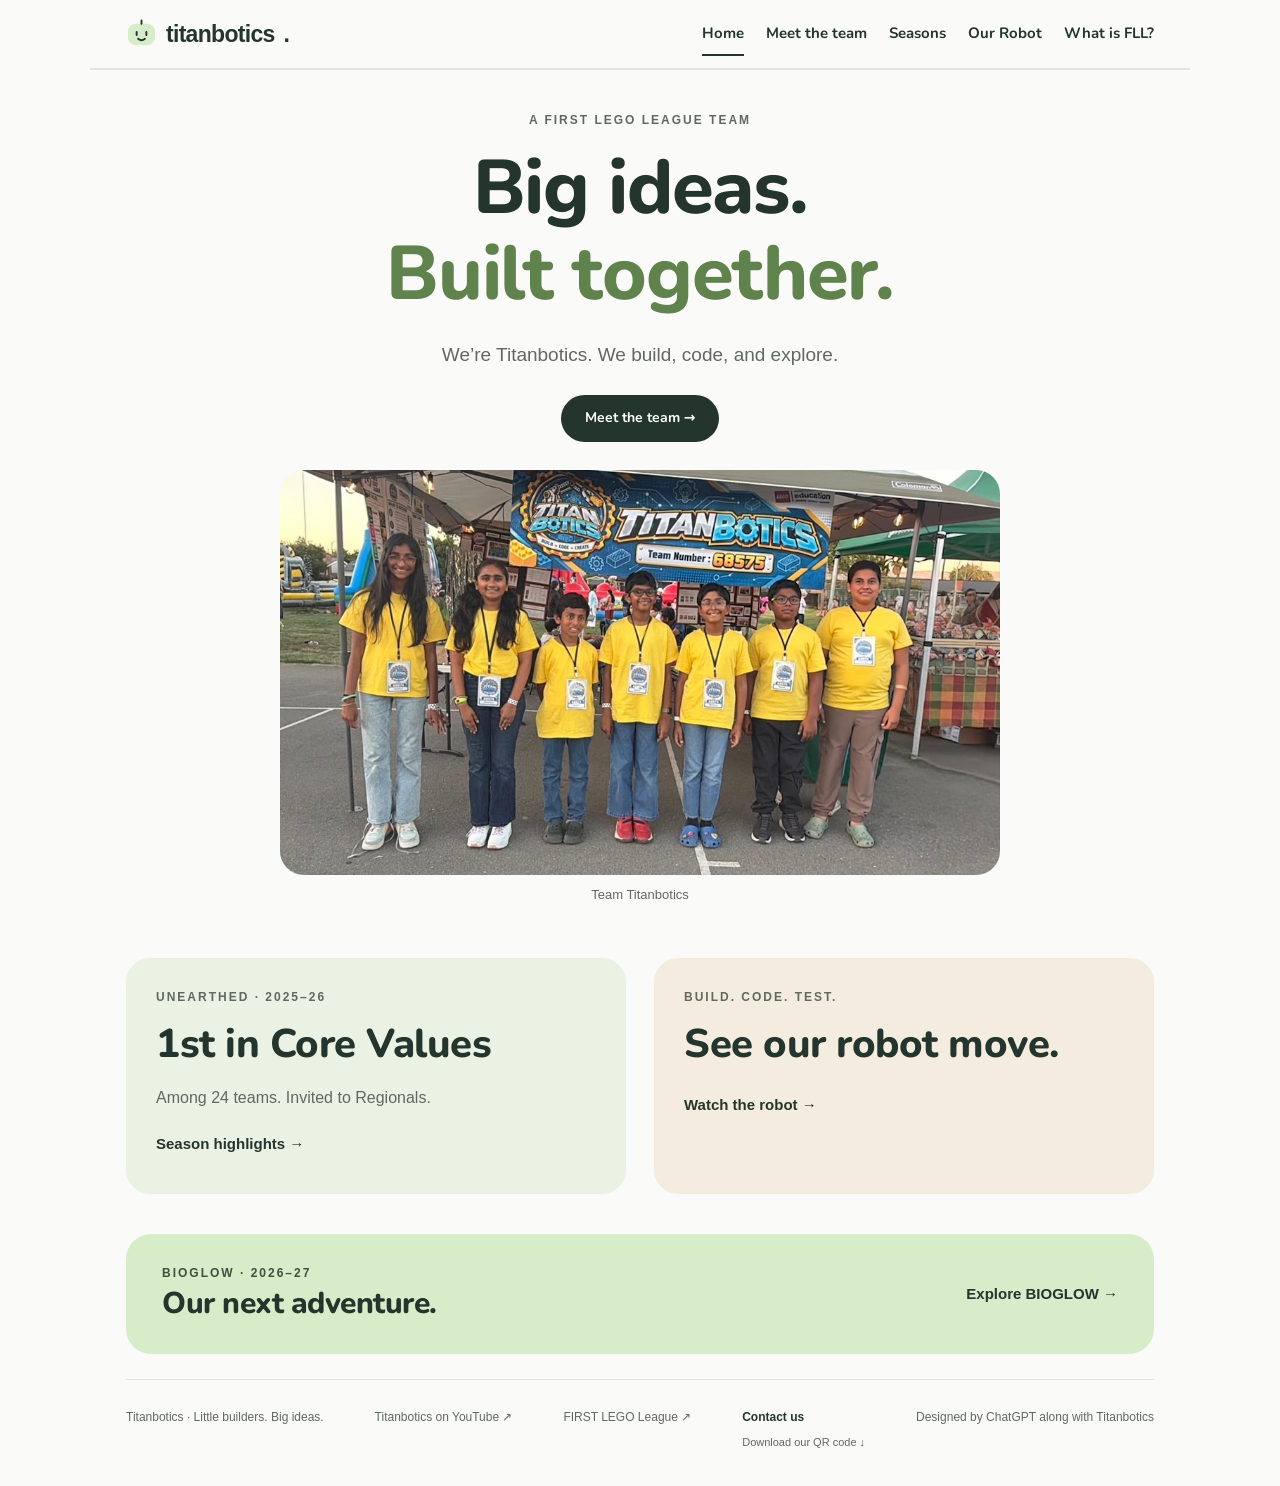
==== index.html @ 55ab27fe "Refresh main team photo and archive previous season photo" ====
<!DOCTYPE html>

<html lang="en"><head><meta charset="utf-8"/><meta content="width=device-width, initial-scale=1" name="viewport"/><title>Home | Titanbotics</title><meta content="Meet Titanbotics, a FIRST LEGO League team building robots and big ideas together." name="description"/><meta content="#fafbf8" name="theme-color"/><link href="images/favicon.svg" rel="icon" type="image/svg+xml"/><link href="css/style.css?v=footer-1" rel="stylesheet"/><script defer="" src="js/main.js?v=videos-1"></script></head>
<body><a class="skip" href="#main">Skip to content</a><header><a class="brand" href="index.html"><img alt="" height="31" src="images/favicon.svg" width="31"/>titanbotics<span aria-hidden="true">.</span></a><nav aria-label="Main navigation"><a aria-current="page" href="index.html">Home</a><a href="team.html">Meet the team</a><a href="seasons.html">Seasons</a><a href="robot.html">Our Robot</a><a href="fll.html">What is FLL?</a></nav></header><main id="main"><section class="hero team-hero"><p class="eyebrow">A FIRST LEGO League team</p><h1>Big ideas.<br/><span>Built together.</span></h1><p class="lead">We’re Titanbotics. We build, code, and explore.</p><a class="button" href="team.html">Meet the team →</a><figure class="home-team"><img alt="Seven Titanbotics teammates in yellow shirts beneath the team banner at an outdoor event" height="576" src="images/team/titanbotics-yellow-shirts.jpg" width="1024"/><figcaption class="small">Team Titanbotics</figcaption></figure></section><section aria-label="Explore Titanbotics" class="grid two section home-highlights"><article class="card green"><p class="eyebrow">UNEARTHED · 2025–26</p><h2>1st in Core Values</h2><p>Among 24 teams. Invited to Regionals.</p><a class="text-link" href="seasons/unearthed.html">Season highlights →</a></article><article class="card sand"><p class="eyebrow">Build. Code. Test.</p><h2>See our robot move.</h2><a class="text-link" href="robot.html#robot-video">Watch the robot →</a></article></section><section class="season-banner"><div><p class="eyebrow">BIOGLOW · 2026–27</p><h2>Our next adventure.</h2></div><a class="text-link" href="seasons/bioglow.html">Explore BIOGLOW →</a></section></main><footer><p>Titanbotics · Little builders. Big ideas.</p><a href="https://www.youtube.com/@Titanbotics">Titanbotics on YouTube ↗</a><a href="https://firstlegoleague.org/">FIRST LEGO League ↗</a><div class="footer-contact"><a href="mailto:titanbotics@gmail.com">Contact us</a><a download="" href="images/share/titanbotics-qr.png">Download our QR code ↓</a></div><p>Designed by ChatGPT along with Titanbotics</p></footer></body></html>
---- css/style.css ----
*{box-sizing:border-box} :root{--ink:#24352d;--muted:#606960;--green:#d7edca;--paper:#fafbf8;--line:#e2e6dd}html{scroll-behavior:smooth}body{margin:0;color:var(--ink);background:var(--paper);font-family:ui-rounded,"SF Pro Rounded",-apple-system,BlinkMacSystemFont,"Segoe UI",sans-serif;line-height:1.6}a{color:inherit;text-decoration:none}a:hover{color:#42753e}a:focus-visible,button:focus-visible,summary:focus-visible{outline:3px solid #49783a;outline-offset:6px}header{max-width:1100px;margin:auto;padding:25px 36px;display:flex;justify-content:space-between;align-items:center;border-bottom:1px solid var(--line)}.brand{font-weight:800;letter-spacing:-.7px;font-size:23px;display:flex;align-items:center;gap:9px}.brand img{width:31px;height:31px}nav{display:flex;gap:30px;font-size:14px}nav a{padding:9px 0}nav a[aria-current=page]{font-weight:700;border-bottom:2px solid var(--ink)}main{max-width:1100px;margin:auto;padding:0 36px}.hero{text-align:center;padding:66px 0 12px}.eyebrow{font-size:12px;font-weight:700;letter-spacing:2px;text-transform:uppercase;color:var(--muted);margin:0 0 16px}h1{font-size:clamp(42px,6.5vw,76px);line-height:1.08;letter-spacing:-3px;margin:0 0 22px;font-weight:750}h1 span{color:#60834d}h2{font-size:clamp(28px,4vw,40px);line-height:1.17;letter-spacing:-1.2px;margin:0 0 17px}h3{font-size:22px;line-height:1.3;margin:0 0 10px;letter-spacing:-.5px}p{margin:0 0 20px}.lead{font-size:19px;color:var(--muted);max-width:550px;margin:0 auto 25px}.button{display:inline-block;background:var(--ink);color:white;border-radius:28px;padding:12px 24px;font-size:14px;font-weight:600}.button:hover{background:#406044;color:white}.hero-art{display:block;width:min(410px,100%);height:auto;margin:-2px auto 0}.season-banner{background:var(--green);border-radius:25px;padding:30px 36px;display:flex;align-items:center;justify-content:space-between;gap:25px}.season-banner p{margin:0;color:#40503d}.season-banner h2{font-size:30px;margin:3px 0}.text-link{font-weight:650;font-size:15px;display:inline-block;padding:8px 0}.text-link:hover{text-decoration:underline}.section{padding:75px 0}.section-head{display:flex;justify-content:space-between;align-items:center;gap:20px;margin-bottom:28px}.section-head h2{margin:0}.grid{display:grid;grid-template-columns:repeat(3,1fr);gap:28px}.grid.two{grid-template-columns:repeat(2,1fr)}.card{padding:30px;border-radius:24px;background:#f0f1eb}.card p{color:var(--muted);margin-bottom:14px}.card.green{background:#eaf2e4}.card.sand{background:#f4eddf}.symbol{display:block;font-size:30px;margin-bottom:23px}.small{font-size:13px;color:var(--muted)}.page-hero{padding:85px 0 45px;max-width:780px}.page-hero .lead{margin:0;max-width:620px}.page-hero h1{font-size:clamp(42px,6vw,66px)}.split{display:grid;grid-template-columns:1fr 1fr;gap:60px;align-items:center;padding:20px 0 70px}.split img{width:100%;max-width:420px}.statement{font-size:clamp(25px,4vw,38px);letter-spacing:-1px;line-height:1.35;max-width:760px}.number{font-size:55px;font-weight:750;line-height:1.1;margin-bottom:20px;display:block}.detail{border-top:1px solid var(--line);padding:25px 0}.detail p{color:var(--muted);max-width:750px;margin:12px 0 0}summary{cursor:pointer;font-size:19px;font-weight:650}footer{max-width:1028px;margin:25px auto 0;border-top:1px solid var(--line);padding:28px 0 35px;display:flex;justify-content:space-between;gap:20px;font-size:12px;color:var(--muted)}footer p{margin:0}.skip{position:absolute;top:-100px;left:15px;background:white;padding:12px;z-index:10}.skip:focus{top:10px}.pill{display:inline-block;font-size:11px;letter-spacing:1px;text-transform:uppercase;font-weight:700;padding:5px 10px;border-radius:20px;background:#fff9;margin-bottom:20px}.back{font-size:14px;display:inline-block;margin-bottom:30px}@media(max-width:650px){header{padding:18px 22px;flex-direction:column;gap:15px}nav{gap:25px}main{padding:0 22px}.hero{padding-top:45px}h1{letter-spacing:-2px}.lead{font-size:17px}.hero-art{width:320px}.season-banner{padding:25px;align-items:flex-start;flex-direction:column;gap:10px}.section{padding:48px 0}.grid,.grid.two,.split{grid-template-columns:1fr;gap:18px}.section-head{align-items:flex-start;flex-direction:column;gap:8px}.page-hero{padding:50px 0 35px}.split{padding-bottom:40px;gap:25px}footer{margin:20px 22px 0;flex-direction:column;gap:8px}.card{padding:26px}.symbol{margin-bottom:13px}}@media(prefers-reduced-motion:reduce){html{scroll-behavior:auto}}

/* Notebook details: small hints of the kids’ work, with room to read. */
.notebook{background:#f4eddf;border-radius:8px 26px 26px 26px;padding:36px;margin-bottom:40px;border-top:5px solid #e7c573}.notebook>p{max-width:730px}.experiment{padding-left:24px;max-width:780px}.experiment li{padding:9px 0 9px 8px}.home-note{display:flex;align-items:center;justify-content:space-between;gap:25px}.home-note p{max-width:540px}.doodle{font-family:Georgia,serif;font-size:150px;line-height:1;color:#6c804f;transform:rotate(-12deg);padding:0 35px}@media(max-width:650px){.notebook{padding:26px}.doodle{display:none}}

.video-card{max-width:760px;margin:24px 0}.video-preview{display:block;position:relative;aspect-ratio:16/9;overflow:hidden;border-radius:20px;background:#23352c}.video-preview img{width:100%;height:100%;object-fit:cover;display:block}.play-label{position:absolute;left:20px;bottom:18px;background:#24352d;color:white;padding:10px 18px;border-radius:24px;font-weight:650}.video-card h3{margin:16px 0 6px}.video-frame{display:block;width:100%;aspect-ratio:16/9;border:0;border-radius:20px}.team-spirit{max-width:420px;margin:0 0 36px}.outreach .video-card{margin-top:25px}footer{flex-wrap:wrap}footer a:hover{text-decoration:underline}

/* Friendly headings, with familiar body text and the original wordmark. */
@font-face{font-family:Nunito;src:url('../fonts/nunito-700.ttf') format('truetype');font-style:normal;font-weight:700;font-display:swap}
@font-face{font-family:Nunito;src:url('../fonts/nunito-800.ttf') format('truetype');font-style:normal;font-weight:800;font-display:swap}
h1,h2,h3,nav,.button,summary{font-family:Nunito,ui-rounded,system-ui,sans-serif}
h1{font-weight:800;letter-spacing:-1.3px;line-height:1.13}h2{font-weight:800;letter-spacing:-.5px}h3{font-weight:800;letter-spacing:0}nav{font-weight:700;font-size:15px}.button{font-weight:700}summary{font-weight:700}
@media(max-width:650px){h1{letter-spacing:-.8px}nav{gap:22px}}

.notebook pre{max-width:100%;overflow-x:auto;background:#24352d;color:#f5f7f2;padding:22px;border-radius:14px;font-size:13px;line-height:1.8;tab-size:4}.notebook code{font-family:ui-monospace,SFMono-Regular,Consolas,monospace}.notebook pre:focus-visible{outline:3px solid #49783a;outline-offset:4px}

/* Keep all five navigation links comfortable at every screen width. */
header{gap:20px;flex-wrap:wrap}nav{flex-wrap:wrap;justify-content:center;column-gap:22px;row-gap:4px}nav a{white-space:nowrap}
.fll-intro{max-width:720px;font-size:18px}.fll-art{display:block;width:160px;max-width:100%;height:110px;margin-bottom:22px}.fll-values{margin:28px 0 0}.fll-values dt{font-weight:700}.fll-values dd{margin:4px 0 0;color:var(--muted)}.season-banner .button{flex-shrink:0}.visually-hidden{position:absolute;width:1px;height:1px;padding:0;margin:-1px;overflow:hidden;clip-path:inset(50%);white-space:nowrap;border:0}
@media(max-width:650px){nav{column-gap:18px}.season-banner .button{max-width:100%}}

/* Put the people first, with short captions and direct links. */
.team-hero{padding-top:42px}.home-team{max-width:720px;margin:28px auto 0}.home-team img{display:block;width:100%;height:auto;border-radius:24px}.home-team figcaption{margin-top:10px}.home-highlights{padding:40px 0}.compact{padding:42px 0 24px}.team-spirit{margin-bottom:20px}
@media(max-width:650px){.team-hero{padding-top:30px}.home-team{margin-top:24px}.compact{padding-top:32px}}

/* Keep navigation available without covering in-page destinations. */
header{position:sticky;top:0;z-index:20;padding-top:12px;padding-bottom:12px;background:var(--paper);box-shadow:0 1px 0 var(--line)}
html{scroll-padding-top:120px}
.skip{z-index:30}
@media(max-width:650px){
  header{padding:10px 22px;gap:6px}
  header .brand{font-size:20px}
  header .brand img{width:26px;height:26px}
  nav{font-size:14px;column-gap:16px;row-gap:0}
  nav a{padding:5px 0}
  html{scroll-padding-top:150px}
}

/* Keep contact and sharing links together. */
.footer-contact{display:flex;flex-direction:column;align-items:flex-start;gap:6px}
.footer-contact>a:first-child{font-weight:700;color:var(--ink)}
.footer-contact>a[download]{font-size:11px}
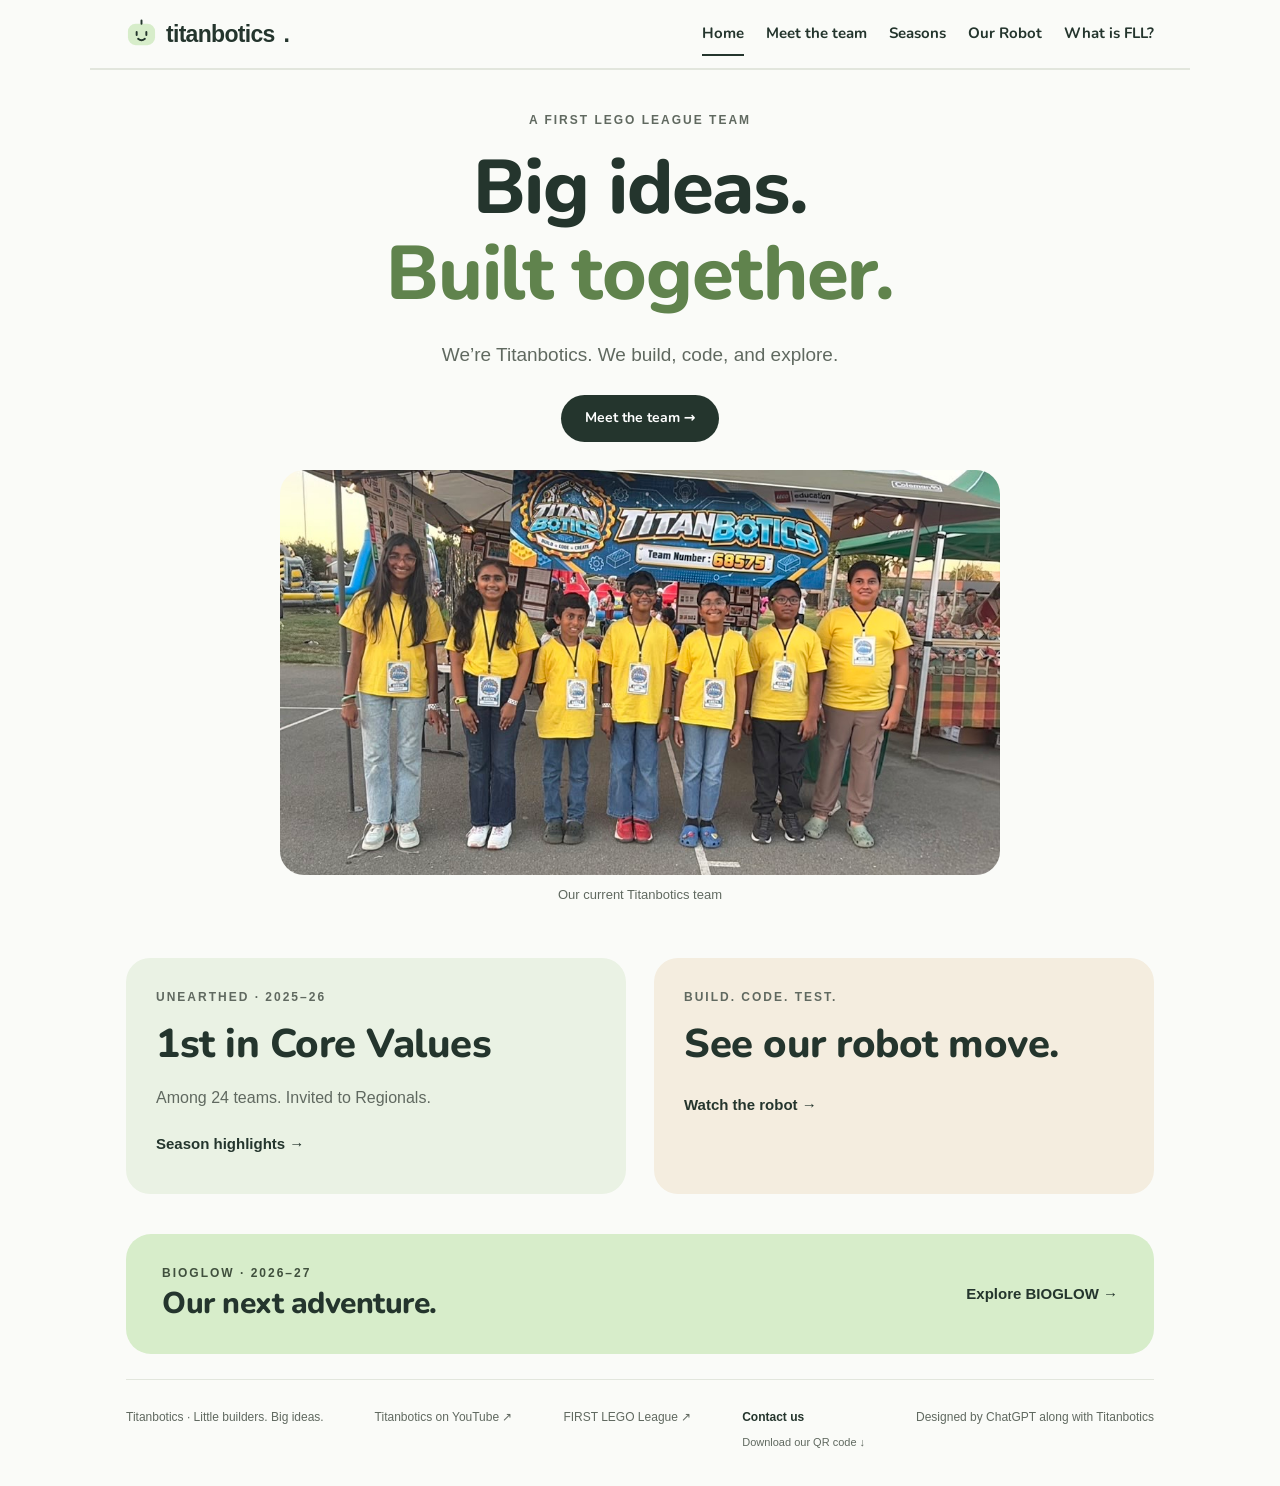
==== commit c1876af8: "Clarify current team captions and replace Ariv with Nalan" ====
--- a/index.html
+++ b/index.html
@@ -1,4 +1,4 @@
 <!DOCTYPE html>
 
 <html lang="en"><head><meta charset="utf-8"/><meta content="width=device-width, initial-scale=1" name="viewport"/><title>Home | Titanbotics</title><meta content="Meet Titanbotics, a FIRST LEGO League team building robots and big ideas together." name="description"/><meta content="#fafbf8" name="theme-color"/><link href="images/favicon.svg" rel="icon" type="image/svg+xml"/><link href="css/style.css?v=footer-1" rel="stylesheet"/><script defer="" src="js/main.js?v=videos-1"></script></head>
-<body><a class="skip" href="#main">Skip to content</a><header><a class="brand" href="index.html"><img alt="" height="31" src="images/favicon.svg" width="31"/>titanbotics<span aria-hidden="true">.</span></a><nav aria-label="Main navigation"><a aria-current="page" href="index.html">Home</a><a href="team.html">Meet the team</a><a href="seasons.html">Seasons</a><a href="robot.html">Our Robot</a><a href="fll.html">What is FLL?</a></nav></header><main id="main"><section class="hero team-hero"><p class="eyebrow">A FIRST LEGO League team</p><h1>Big ideas.<br/><span>Built together.</span></h1><p class="lead">We’re Titanbotics. We build, code, and explore.</p><a class="button" href="team.html">Meet the team →</a><figure class="home-team"><img alt="Seven Titanbotics teammates in yellow shirts beneath the team banner at an outdoor event" height="576" src="images/team/titanbotics-yellow-shirts.jpg" width="1024"/><figcaption class="small">Team Titanbotics</figcaption></figure></section><section aria-label="Explore Titanbotics" class="grid two section home-highlights"><article class="card green"><p class="eyebrow">UNEARTHED · 2025–26</p><h2>1st in Core Values</h2><p>Among 24 teams. Invited to Regionals.</p><a class="text-link" href="seasons/unearthed.html">Season highlights →</a></article><article class="card sand"><p class="eyebrow">Build. Code. Test.</p><h2>See our robot move.</h2><a class="text-link" href="robot.html#robot-video">Watch the robot →</a></article></section><section class="season-banner"><div><p class="eyebrow">BIOGLOW · 2026–27</p><h2>Our next adventure.</h2></div><a class="text-link" href="seasons/bioglow.html">Explore BIOGLOW →</a></section></main><footer><p>Titanbotics · Little builders. Big ideas.</p><a href="https://www.youtube.com/@Titanbotics">Titanbotics on YouTube ↗</a><a href="https://firstlegoleague.org/">FIRST LEGO League ↗</a><div class="footer-contact"><a href="mailto:titanbotics@gmail.com">Contact us</a><a download="" href="images/share/titanbotics-qr.png">Download our QR code ↓</a></div><p>Designed by ChatGPT along with Titanbotics</p></footer></body></html>
+<body><a class="skip" href="#main">Skip to content</a><header><a class="brand" href="index.html"><img alt="" height="31" src="images/favicon.svg" width="31"/>titanbotics<span aria-hidden="true">.</span></a><nav aria-label="Main navigation"><a aria-current="page" href="index.html">Home</a><a href="team.html">Meet the team</a><a href="seasons.html">Seasons</a><a href="robot.html">Our Robot</a><a href="fll.html">What is FLL?</a></nav></header><main id="main"><section class="hero team-hero"><p class="eyebrow">A FIRST LEGO League team</p><h1>Big ideas.<br/><span>Built together.</span></h1><p class="lead">We’re Titanbotics. We build, code, and explore.</p><a class="button" href="team.html">Meet the team →</a><figure class="home-team"><img alt="The current seven-member Titanbotics team in yellow shirts beneath the team banner" height="576" src="images/team/titanbotics-yellow-shirts.jpg" width="1024"/><figcaption class="small">Our current Titanbotics team</figcaption></figure></section><section aria-label="Explore Titanbotics" class="grid two section home-highlights"><article class="card green"><p class="eyebrow">UNEARTHED · 2025–26</p><h2>1st in Core Values</h2><p>Among 24 teams. Invited to Regionals.</p><a class="text-link" href="seasons/unearthed.html">Season highlights →</a></article><article class="card sand"><p class="eyebrow">Build. Code. Test.</p><h2>See our robot move.</h2><a class="text-link" href="robot.html#robot-video">Watch the robot →</a></article></section><section class="season-banner"><div><p class="eyebrow">BIOGLOW · 2026–27</p><h2>Our next adventure.</h2></div><a class="text-link" href="seasons/bioglow.html">Explore BIOGLOW →</a></section></main><footer><p>Titanbotics · Little builders. Big ideas.</p><a href="https://www.youtube.com/@Titanbotics">Titanbotics on YouTube ↗</a><a href="https://firstlegoleague.org/">FIRST LEGO League ↗</a><div class="footer-contact"><a href="mailto:titanbotics@gmail.com">Contact us</a><a download="" href="images/share/titanbotics-qr.png">Download our QR code ↓</a></div><p>Designed by ChatGPT along with Titanbotics</p></footer></body></html>
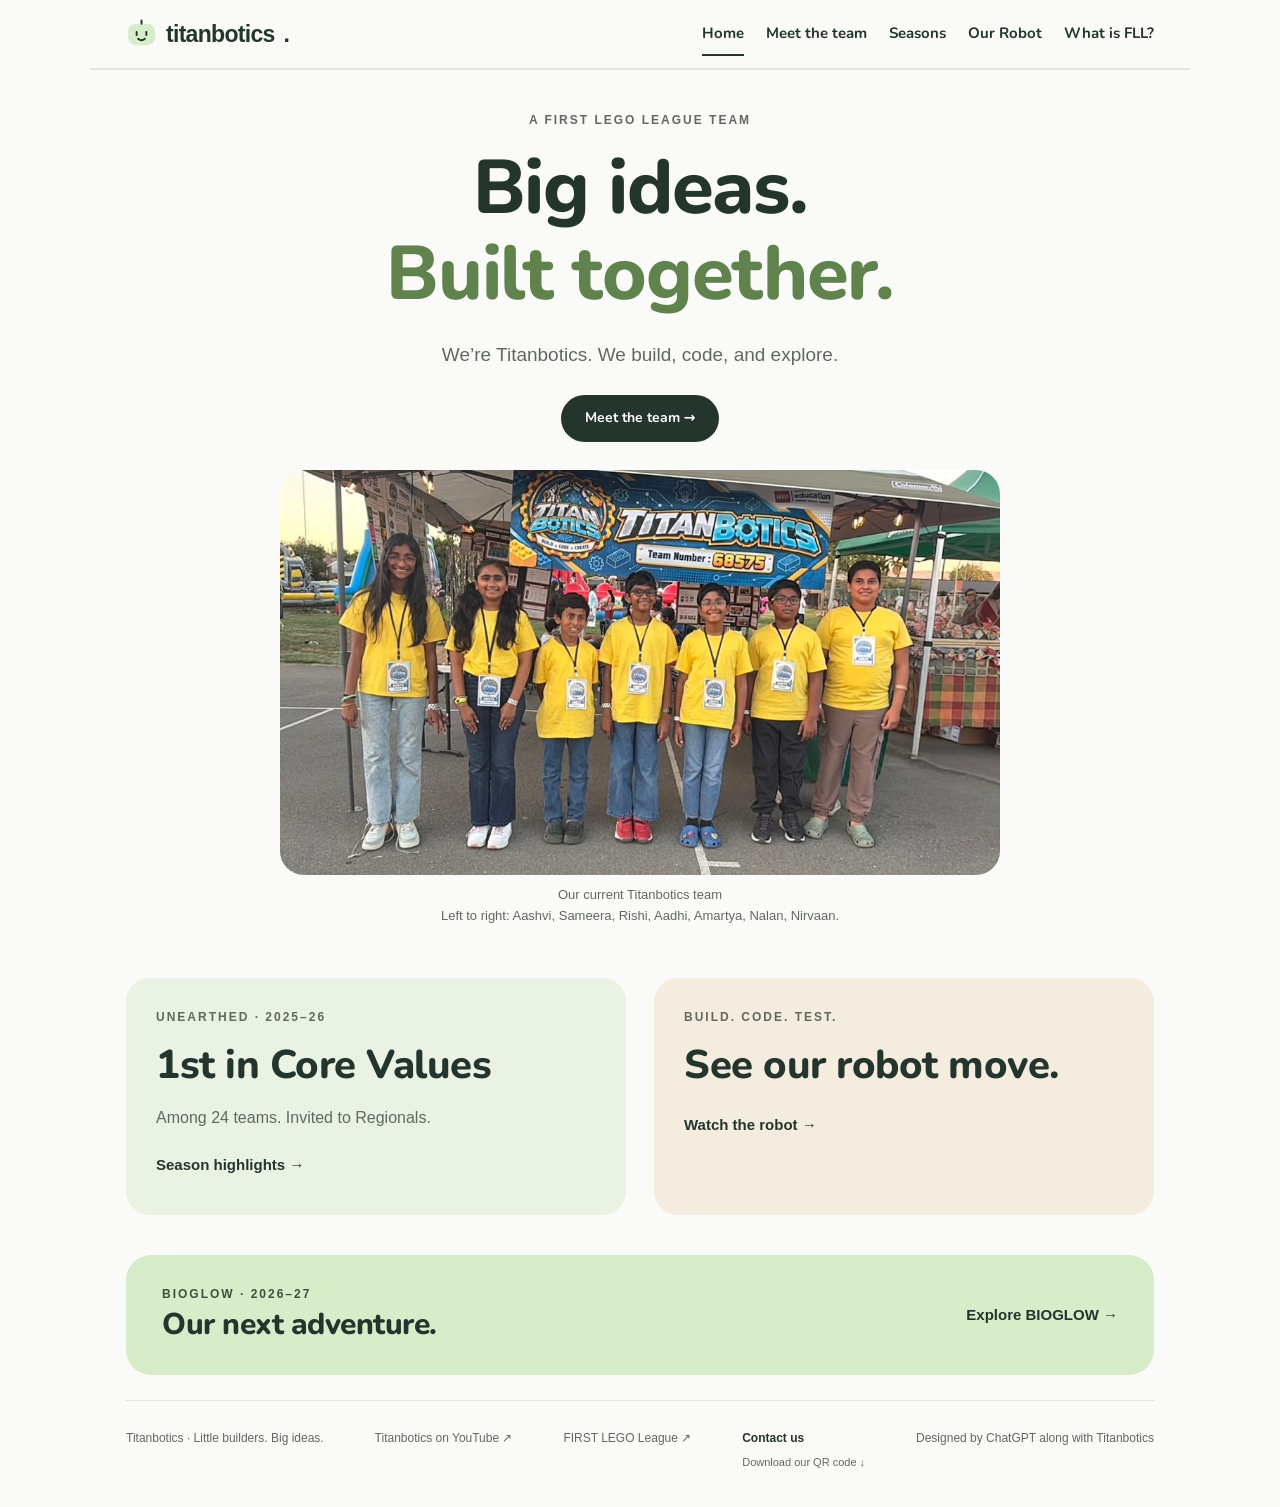
==== commit 2a3c690e: "Add supplied names to current team photo captions" ====
--- a/index.html
+++ b/index.html
@@ -1,4 +1,4 @@
 <!DOCTYPE html>
 
 <html lang="en"><head><meta charset="utf-8"/><meta content="width=device-width, initial-scale=1" name="viewport"/><title>Home | Titanbotics</title><meta content="Meet Titanbotics, a FIRST LEGO League team building robots and big ideas together." name="description"/><meta content="#fafbf8" name="theme-color"/><link href="images/favicon.svg" rel="icon" type="image/svg+xml"/><link href="css/style.css?v=footer-1" rel="stylesheet"/><script defer="" src="js/main.js?v=videos-1"></script></head>
-<body><a class="skip" href="#main">Skip to content</a><header><a class="brand" href="index.html"><img alt="" height="31" src="images/favicon.svg" width="31"/>titanbotics<span aria-hidden="true">.</span></a><nav aria-label="Main navigation"><a aria-current="page" href="index.html">Home</a><a href="team.html">Meet the team</a><a href="seasons.html">Seasons</a><a href="robot.html">Our Robot</a><a href="fll.html">What is FLL?</a></nav></header><main id="main"><section class="hero team-hero"><p class="eyebrow">A FIRST LEGO League team</p><h1>Big ideas.<br/><span>Built together.</span></h1><p class="lead">We’re Titanbotics. We build, code, and explore.</p><a class="button" href="team.html">Meet the team →</a><figure class="home-team"><img alt="The current seven-member Titanbotics team in yellow shirts beneath the team banner" height="576" src="images/team/titanbotics-yellow-shirts.jpg" width="1024"/><figcaption class="small">Our current Titanbotics team</figcaption></figure></section><section aria-label="Explore Titanbotics" class="grid two section home-highlights"><article class="card green"><p class="eyebrow">UNEARTHED · 2025–26</p><h2>1st in Core Values</h2><p>Among 24 teams. Invited to Regionals.</p><a class="text-link" href="seasons/unearthed.html">Season highlights →</a></article><article class="card sand"><p class="eyebrow">Build. Code. Test.</p><h2>See our robot move.</h2><a class="text-link" href="robot.html#robot-video">Watch the robot →</a></article></section><section class="season-banner"><div><p class="eyebrow">BIOGLOW · 2026–27</p><h2>Our next adventure.</h2></div><a class="text-link" href="seasons/bioglow.html">Explore BIOGLOW →</a></section></main><footer><p>Titanbotics · Little builders. Big ideas.</p><a href="https://www.youtube.com/@Titanbotics">Titanbotics on YouTube ↗</a><a href="https://firstlegoleague.org/">FIRST LEGO League ↗</a><div class="footer-contact"><a href="mailto:titanbotics@gmail.com">Contact us</a><a download="" href="images/share/titanbotics-qr.png">Download our QR code ↓</a></div><p>Designed by ChatGPT along with Titanbotics</p></footer></body></html>
+<body><a class="skip" href="#main">Skip to content</a><header><a class="brand" href="index.html"><img alt="" height="31" src="images/favicon.svg" width="31"/>titanbotics<span aria-hidden="true">.</span></a><nav aria-label="Main navigation"><a aria-current="page" href="index.html">Home</a><a href="team.html">Meet the team</a><a href="seasons.html">Seasons</a><a href="robot.html">Our Robot</a><a href="fll.html">What is FLL?</a></nav></header><main id="main"><section class="hero team-hero"><p class="eyebrow">A FIRST LEGO League team</p><h1>Big ideas.<br/><span>Built together.</span></h1><p class="lead">We’re Titanbotics. We build, code, and explore.</p><a class="button" href="team.html">Meet the team →</a><figure class="home-team"><img alt="The current seven-member Titanbotics team in yellow shirts beneath the team banner" height="576" src="images/team/titanbotics-yellow-shirts.jpg" width="1024"/><figcaption class="small">Our current Titanbotics team<br/>Left to right: Aashvi, Sameera, Rishi, Aadhi, Amartya, Nalan, Nirvaan.</figcaption></figure></section><section aria-label="Explore Titanbotics" class="grid two section home-highlights"><article class="card green"><p class="eyebrow">UNEARTHED · 2025–26</p><h2>1st in Core Values</h2><p>Among 24 teams. Invited to Regionals.</p><a class="text-link" href="seasons/unearthed.html">Season highlights →</a></article><article class="card sand"><p class="eyebrow">Build. Code. Test.</p><h2>See our robot move.</h2><a class="text-link" href="robot.html#robot-video">Watch the robot →</a></article></section><section class="season-banner"><div><p class="eyebrow">BIOGLOW · 2026–27</p><h2>Our next adventure.</h2></div><a class="text-link" href="seasons/bioglow.html">Explore BIOGLOW →</a></section></main><footer><p>Titanbotics · Little builders. Big ideas.</p><a href="https://www.youtube.com/@Titanbotics">Titanbotics on YouTube ↗</a><a href="https://firstlegoleague.org/">FIRST LEGO League ↗</a><div class="footer-contact"><a href="mailto:titanbotics@gmail.com">Contact us</a><a download="" href="images/share/titanbotics-qr.png">Download our QR code ↓</a></div><p>Designed by ChatGPT along with Titanbotics</p></footer></body></html>
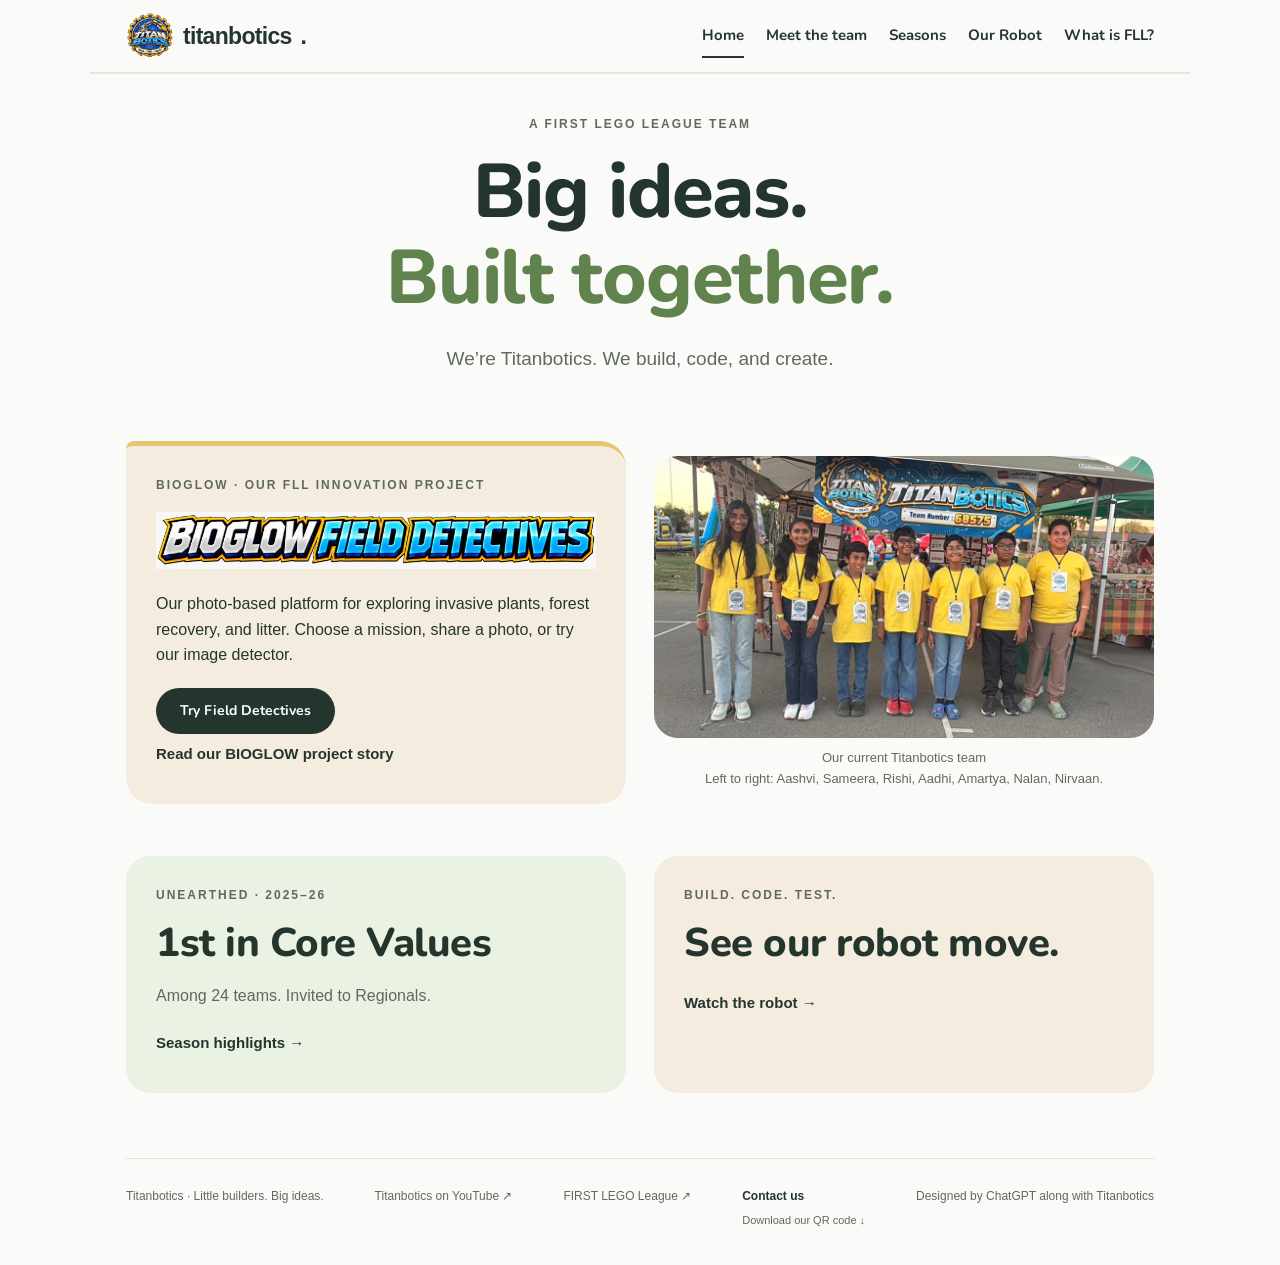
==== commit fda8f67c: "Integrate Field Detectives into Titanbotics site and unify branding" ====
--- a/index.html
+++ b/index.html
@@ -1,4 +1,4 @@
 <!DOCTYPE html>
 
-<html lang="en"><head><meta charset="utf-8"/><meta content="width=device-width, initial-scale=1" name="viewport"/><title>Home | Titanbotics</title><meta content="Meet Titanbotics, a FIRST LEGO League team building robots and big ideas together." name="description"/><meta content="#fafbf8" name="theme-color"/><link href="images/favicon.svg" rel="icon" type="image/svg+xml"/><link href="css/style.css?v=footer-1" rel="stylesheet"/><script defer="" src="js/main.js?v=videos-1"></script></head>
-<body><a class="skip" href="#main">Skip to content</a><header><a class="brand" href="index.html"><img alt="" height="31" src="images/favicon.svg" width="31"/>titanbotics<span aria-hidden="true">.</span></a><nav aria-label="Main navigation"><a aria-current="page" href="index.html">Home</a><a href="team.html">Meet the team</a><a href="seasons.html">Seasons</a><a href="robot.html">Our Robot</a><a href="fll.html">What is FLL?</a></nav></header><main id="main"><section class="hero team-hero"><p class="eyebrow">A FIRST LEGO League team</p><h1>Big ideas.<br/><span>Built together.</span></h1><p class="lead">We’re Titanbotics. We build, code, and explore.</p><a class="button" href="team.html">Meet the team →</a><figure class="home-team"><img alt="The current seven-member Titanbotics team in yellow shirts beneath the team banner" height="576" src="images/team/titanbotics-yellow-shirts.jpg" width="1024"/><figcaption class="small">Our current Titanbotics team<br/>Left to right: Aashvi, Sameera, Rishi, Aadhi, Amartya, Nalan, Nirvaan.</figcaption></figure></section><section aria-label="Explore Titanbotics" class="grid two section home-highlights"><article class="card green"><p class="eyebrow">UNEARTHED · 2025–26</p><h2>1st in Core Values</h2><p>Among 24 teams. Invited to Regionals.</p><a class="text-link" href="seasons/unearthed.html">Season highlights →</a></article><article class="card sand"><p class="eyebrow">Build. Code. Test.</p><h2>See our robot move.</h2><a class="text-link" href="robot.html#robot-video">Watch the robot →</a></article></section><section class="season-banner"><div><p class="eyebrow">BIOGLOW · 2026–27</p><h2>Our next adventure.</h2></div><a class="text-link" href="seasons/bioglow.html">Explore BIOGLOW →</a></section></main><footer><p>Titanbotics · Little builders. Big ideas.</p><a href="https://www.youtube.com/@Titanbotics">Titanbotics on YouTube ↗</a><a href="https://firstlegoleague.org/">FIRST LEGO League ↗</a><div class="footer-contact"><a href="mailto:titanbotics@gmail.com">Contact us</a><a download="" href="images/share/titanbotics-qr.png">Download our QR code ↓</a></div><p>Designed by ChatGPT along with Titanbotics</p></footer></body></html>
+<html lang="en"><head><meta charset="utf-8"/><meta content="width=device-width, initial-scale=1" name="viewport"/><title>Home | Titanbotics</title><meta content="Meet Titanbotics, a FIRST LEGO League team building robots and big ideas together." name="description"/><meta content="#fafbf8" name="theme-color"/><link href="images/favicon.svg" rel="icon" type="image/svg+xml"/><link href="css/style.css?v=project-wordmark-1" rel="stylesheet"/><script defer="" src="js/main.js?v=videos-1"></script></head>
+<body><a class="skip" href="#main">Skip to content</a><header><a class="brand" href="index.html"><img alt="" height="31" src="images/titanbotics-logo.png" width="31"/>titanbotics<span aria-hidden="true">.</span></a><nav aria-label="Main navigation"><a aria-current="page" href="index.html">Home</a><a href="team.html">Meet the team</a><a href="seasons.html">Seasons</a><a href="robot.html">Our Robot</a><a href="fll.html">What is FLL?</a></nav></header><main id="main"><section class="hero team-hero"><p class="eyebrow">A FIRST LEGO League team</p><h1>Big ideas.<br/><span>Built together.</span></h1><p class="lead">We’re Titanbotics. We build, code, and create.</p></section><section class="home-project-team" aria-label="Our project and team"><section class="notebook home-note" aria-labelledby="field-detectives-title"><div><p class="eyebrow">BIOGLOW · Our FLL innovation project</p><h2 id="field-detectives-title" class="field-detectives-wordmark"><img src="images/bioglow-field-detectives.jpeg" alt="BIOGLOW Field Detectives" width="1600" height="533"></h2><p>Our photo-based platform for exploring invasive plants, forest recovery, and litter. Choose a mission, share a photo, or try our image detector.</p><a class="button" href="seasons/bioglow/field-detectives.html">Try Field Detectives</a><br/><a class="text-link" href="seasons/bioglow.html#field-detectives">Read our BIOGLOW project story</a></div></section><figure class="home-team"><img alt="The current seven-member Titanbotics team in yellow shirts beneath the team banner" height="576" src="images/team/titanbotics-yellow-shirts.jpg" width="1024"/><figcaption class="small">Our current Titanbotics team<br/>Left to right: Aashvi, Sameera, Rishi, Aadhi, Amartya, Nalan, Nirvaan.</figcaption></figure></section><section aria-label="Explore Titanbotics" class="grid two section home-highlights"><article class="card green"><p class="eyebrow">UNEARTHED · 2025–26</p><h2>1st in Core Values</h2><p>Among 24 teams. Invited to Regionals.</p><a class="text-link" href="seasons/unearthed.html">Season highlights →</a></article><article class="card sand"><p class="eyebrow">Build. Code. Test.</p><h2>See our robot move.</h2><a class="text-link" href="robot.html#robot-video">Watch the robot →</a></article></section></main><footer><p>Titanbotics · Little builders. Big ideas.</p><a href="https://www.youtube.com/@Titanbotics">Titanbotics on YouTube ↗</a><a href="https://firstlegoleague.org/">FIRST LEGO League ↗</a><div class="footer-contact"><a href="mailto:titanbotics@gmail.com">Contact us</a><a download="" href="images/share/titanbotics-qr.png">Download our QR code ↓</a></div><p>Designed by ChatGPT along with Titanbotics</p></footer></body></html>
--- a/css/style.css
+++ b/css/style.css
@@ -40,3 +40,23 @@
 .footer-contact{display:flex;flex-direction:column;align-items:flex-start;gap:6px}
 .footer-contact>a:first-child{font-weight:700;color:var(--ink)}
 .footer-contact>a[download]{font-size:11px}
+
+/* Give the team crest enough room in the shared header. */
+header .brand img{width:48px;height:48px;object-fit:contain}
+@media(max-width:650px){header .brand img{width:40px;height:40px}}
+
+/* Keep the team invitation with the team photograph. */
+.home-team-section{text-align:center}
+
+/* Present the innovation project alongside the people building it. */
+.home-project-team{display:grid;grid-template-columns:1fr 1fr;gap:28px;align-items:center;padding:30px 0 12px}
+.home-project-team .notebook{margin:0;padding:30px}
+.home-project-team .home-team{margin:0;max-width:none;text-align:center}
+.home-project-team .home-team img{width:100%;height:auto}
+@media(max-width:750px){.home-project-team{grid-template-columns:1fr;gap:28px;padding-top:24px}.home-project-team .notebook{padding:26px}}
+
+/* Crop the trifold wordmark's blank margins without changing the source artwork. */
+.field-detectives-wordmark{margin:0 0 22px}
+.field-detectives-wordmark img{display:block;width:100%;height:auto;aspect-ratio:1600 / 210;object-fit:cover;object-position:center}
+
+#field-detectives > .field-detectives-wordmark{max-width:600px}
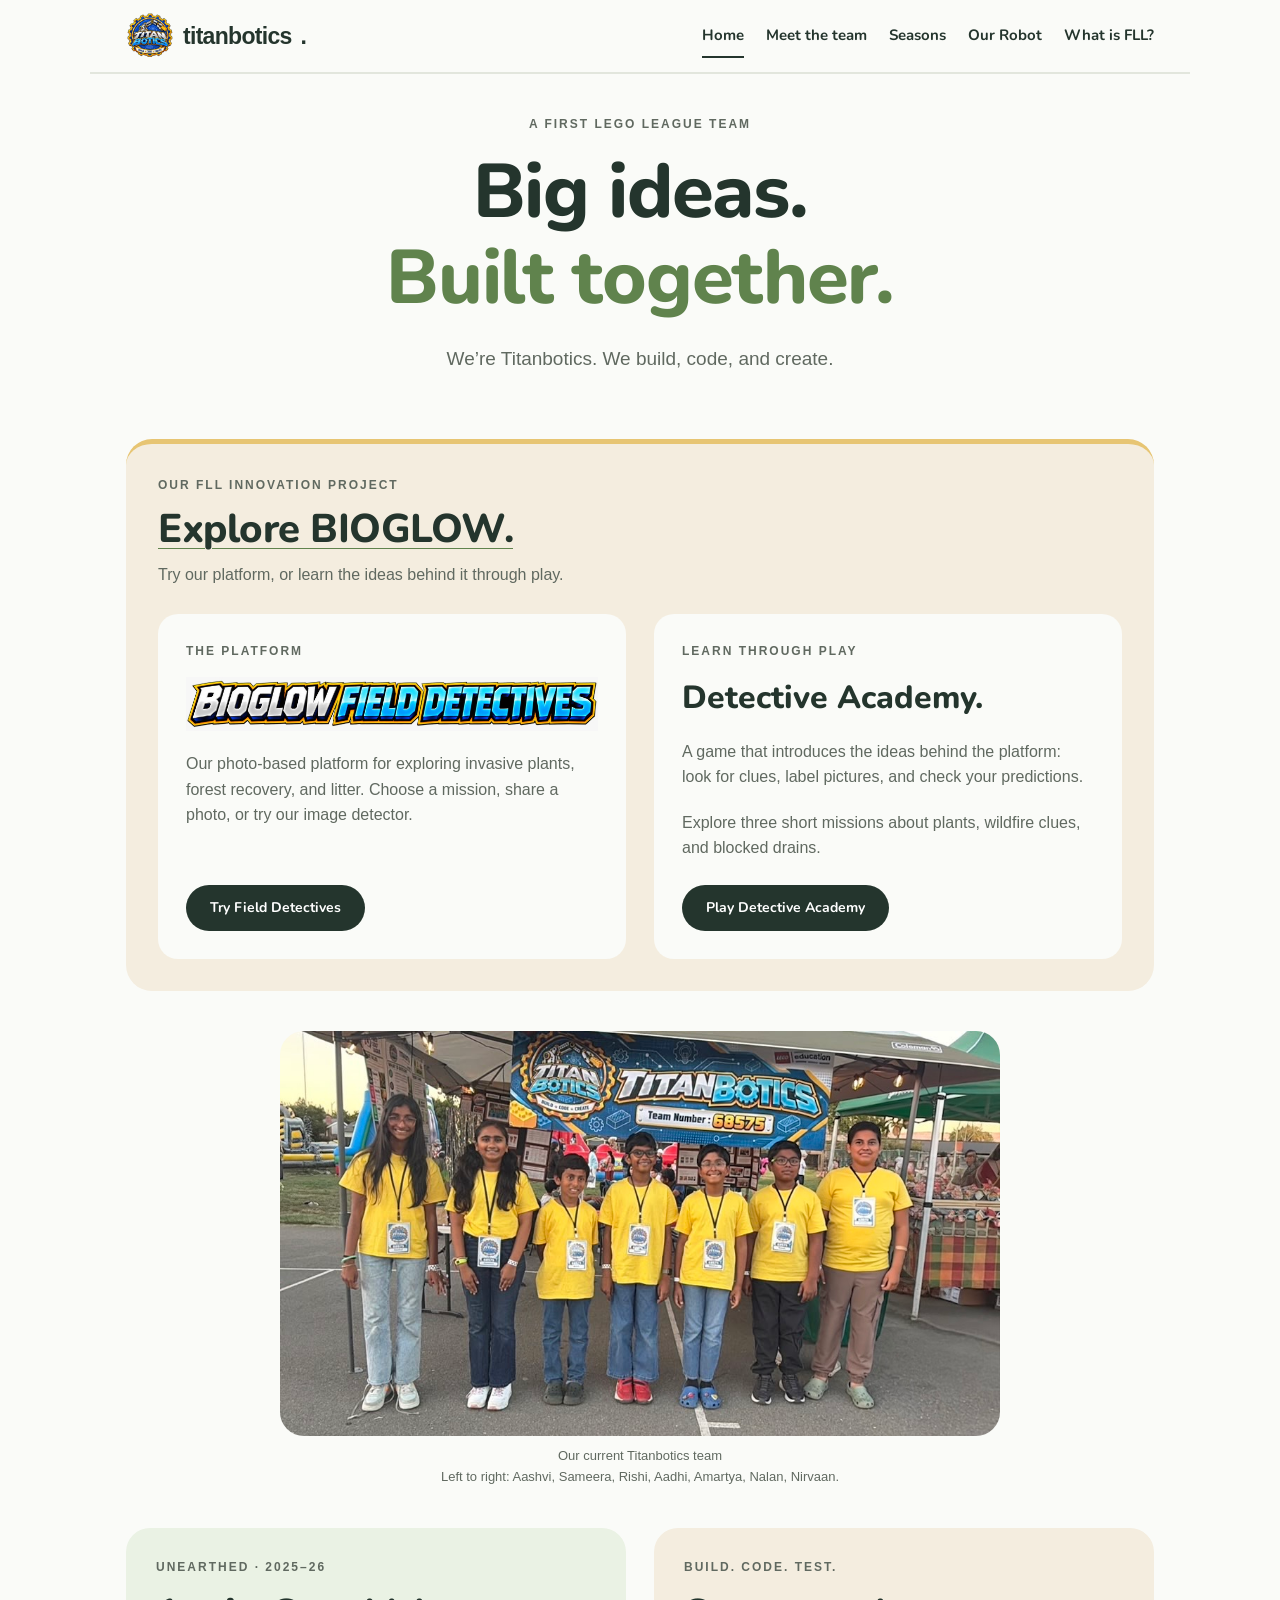
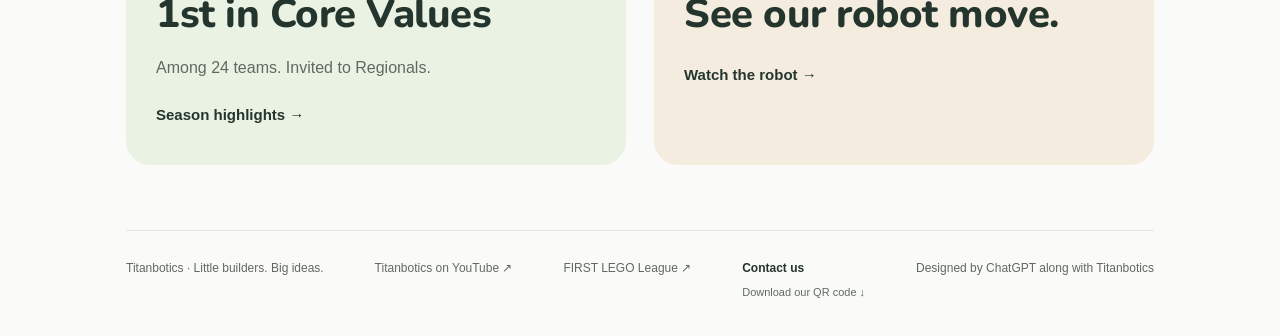
==== commit ab7c410d: "Add Detective Academy game and group BIOGLOW experiences" ====
--- a/index.html
+++ b/index.html
@@ -1,4 +1,4 @@
 <!DOCTYPE html>
 
-<html lang="en"><head><meta charset="utf-8"/><meta content="width=device-width, initial-scale=1" name="viewport"/><title>Home | Titanbotics</title><meta content="Meet Titanbotics, a FIRST LEGO League team building robots and big ideas together." name="description"/><meta content="#fafbf8" name="theme-color"/><link href="images/favicon.svg" rel="icon" type="image/svg+xml"/><link href="css/style.css?v=project-wordmark-1" rel="stylesheet"/><script defer="" src="js/main.js?v=videos-1"></script></head>
-<body><a class="skip" href="#main">Skip to content</a><header><a class="brand" href="index.html"><img alt="" height="31" src="images/titanbotics-logo.png" width="31"/>titanbotics<span aria-hidden="true">.</span></a><nav aria-label="Main navigation"><a aria-current="page" href="index.html">Home</a><a href="team.html">Meet the team</a><a href="seasons.html">Seasons</a><a href="robot.html">Our Robot</a><a href="fll.html">What is FLL?</a></nav></header><main id="main"><section class="hero team-hero"><p class="eyebrow">A FIRST LEGO League team</p><h1>Big ideas.<br/><span>Built together.</span></h1><p class="lead">We’re Titanbotics. We build, code, and create.</p></section><section class="home-project-team" aria-label="Our project and team"><section class="notebook home-note" aria-labelledby="field-detectives-title"><div><p class="eyebrow">BIOGLOW · Our FLL innovation project</p><h2 id="field-detectives-title" class="field-detectives-wordmark"><img src="images/bioglow-field-detectives.jpeg" alt="BIOGLOW Field Detectives" width="1600" height="533"></h2><p>Our photo-based platform for exploring invasive plants, forest recovery, and litter. Choose a mission, share a photo, or try our image detector.</p><a class="button" href="seasons/bioglow/field-detectives.html">Try Field Detectives</a><br/><a class="text-link" href="seasons/bioglow.html#field-detectives">Read our BIOGLOW project story</a></div></section><figure class="home-team"><img alt="The current seven-member Titanbotics team in yellow shirts beneath the team banner" height="576" src="images/team/titanbotics-yellow-shirts.jpg" width="1024"/><figcaption class="small">Our current Titanbotics team<br/>Left to right: Aashvi, Sameera, Rishi, Aadhi, Amartya, Nalan, Nirvaan.</figcaption></figure></section><section aria-label="Explore Titanbotics" class="grid two section home-highlights"><article class="card green"><p class="eyebrow">UNEARTHED · 2025–26</p><h2>1st in Core Values</h2><p>Among 24 teams. Invited to Regionals.</p><a class="text-link" href="seasons/unearthed.html">Season highlights →</a></article><article class="card sand"><p class="eyebrow">Build. Code. Test.</p><h2>See our robot move.</h2><a class="text-link" href="robot.html#robot-video">Watch the robot →</a></article></section></main><footer><p>Titanbotics · Little builders. Big ideas.</p><a href="https://www.youtube.com/@Titanbotics">Titanbotics on YouTube ↗</a><a href="https://firstlegoleague.org/">FIRST LEGO League ↗</a><div class="footer-contact"><a href="mailto:titanbotics@gmail.com">Contact us</a><a download="" href="images/share/titanbotics-qr.png">Download our QR code ↓</a></div><p>Designed by ChatGPT along with Titanbotics</p></footer></body></html>
+<html lang="en"><head><meta charset="utf-8"/><meta content="width=device-width, initial-scale=1" name="viewport"/><title>Home | Titanbotics</title><meta content="Meet Titanbotics, a FIRST LEGO League team building robots and big ideas together." name="description"/><meta content="#fafbf8" name="theme-color"/><link href="images/favicon.svg" rel="icon" type="image/svg+xml"/><link href="css/style.css?v=bioglow-hub-3" rel="stylesheet"/><script defer="" src="js/main.js?v=videos-1"></script></head>
+<body><a class="skip" href="#main">Skip to content</a><header><a class="brand" href="index.html"><img alt="" height="31" src="images/titanbotics-logo.png" width="31"/>titanbotics<span aria-hidden="true">.</span></a><nav aria-label="Main navigation"><a aria-current="page" href="index.html">Home</a><a href="team.html">Meet the team</a><a href="seasons.html">Seasons</a><a href="robot.html">Our Robot</a><a href="fll.html">What is FLL?</a></nav></header><main id="main"><section class="hero team-hero"><p class="eyebrow">A FIRST LEGO League team</p><h1>Big ideas.<br/><span>Built together.</span></h1><p class="lead">We’re Titanbotics. We build, code, and create.</p></section><section class="bioglow-hub" aria-labelledby="bioglow-hub-title"><div class="bioglow-hub-heading"><p class="eyebrow">Our FLL innovation project</p><h2 id="bioglow-hub-title"><a class="bioglow-story-heading" href="seasons/bioglow.html#field-detectives">Explore BIOGLOW.</a></h2><p>Try our platform, or learn the ideas behind it through play.</p></div><div class="bioglow-hub-grid"><article class="bioglow-aspect"><p class="eyebrow">The platform</p><h3 class="field-detectives-wordmark"><img src="images/bioglow-field-detectives.jpeg" alt="BIOGLOW Field Detectives" width="1600" height="533"></h3><p>Our photo-based platform for exploring invasive plants, forest recovery, and litter. Choose a mission, share a photo, or try our image detector.</p><div class="bioglow-aspect-actions"><a class="button" href="seasons/bioglow/field-detectives.html">Try Field Detectives</a></div></article><article class="bioglow-aspect"><p class="eyebrow">Learn through play</p><h3>Detective Academy.</h3><p>A game that introduces the ideas behind the platform: look for clues, label pictures, and check your predictions.</p><p>Explore three short missions about plants, wildfire clues, and blocked drains.</p><div class="bioglow-aspect-actions"><a class="button" href="seasons/bioglow/detective-academy.html">Play Detective Academy</a></div></article></div></section><section class="home-team-section" aria-label="Our team"><figure class="home-team"><img alt="The current seven-member Titanbotics team in yellow shirts beneath the team banner" height="576" src="images/team/titanbotics-yellow-shirts.jpg" width="1024"/><figcaption class="small">Our current Titanbotics team<br/>Left to right: Aashvi, Sameera, Rishi, Aadhi, Amartya, Nalan, Nirvaan.</figcaption></figure></section><section aria-label="Explore Titanbotics" class="grid two section home-highlights"><article class="card green"><p class="eyebrow">UNEARTHED · 2025–26</p><h2>1st in Core Values</h2><p>Among 24 teams. Invited to Regionals.</p><a class="text-link" href="seasons/unearthed.html">Season highlights →</a></article><article class="card sand"><p class="eyebrow">Build. Code. Test.</p><h2>See our robot move.</h2><a class="text-link" href="robot.html#robot-video">Watch the robot →</a></article></section></main><footer><p>Titanbotics · Little builders. Big ideas.</p><a href="https://www.youtube.com/@Titanbotics">Titanbotics on YouTube ↗</a><a href="https://firstlegoleague.org/">FIRST LEGO League ↗</a><div class="footer-contact"><a href="mailto:titanbotics@gmail.com">Contact us</a><a download="" href="images/share/titanbotics-qr.png">Download our QR code ↓</a></div><p>Designed by ChatGPT along with Titanbotics</p></footer></body></html>
--- a/css/style.css
+++ b/css/style.css
@@ -60,3 +60,20 @@
 .field-detectives-wordmark img{display:block;width:100%;height:auto;aspect-ratio:1600 / 210;object-fit:cover;object-position:center}
 
 #field-detectives > .field-detectives-wordmark{max-width:600px}
+
+.academy-invite{margin-top:12px}.academy-invite .small{margin:0}.academy-invite .text-link{padding-bottom:2px}
+
+.academy-feature{padding:32px 0 0}.academy-feature .card>p{max-width:730px}.academy-feature+.section{padding-top:40px}
+
+/* One project, with a platform and a companion learning game. */
+.bioglow-hub{margin:28px 0 40px;padding:32px;background:#f4eddf;border-radius:26px;border-top:5px solid #e7c573}
+.bioglow-hub-heading{margin-bottom:26px}.bioglow-hub-heading .eyebrow{margin-bottom:10px}.bioglow-hub-heading h2{margin-bottom:10px}.bioglow-hub-heading>p:last-child{margin:0;color:var(--muted)}
+.bioglow-hub-grid{display:grid;grid-template-columns:minmax(0,1fr) minmax(0,1fr);gap:28px}
+.bioglow-aspect{background:var(--paper);padding:28px;border-radius:20px;display:flex;flex-direction:column;min-width:0}
+.bioglow-aspect>h3{font-size:32px;margin-bottom:20px}.bioglow-aspect>p:not(.eyebrow){color:var(--muted)}
+.bioglow-aspect-actions{margin-top:auto}.bioglow-aspect-actions .text-link{margin-top:6px}
+@media(max-width:750px){.bioglow-hub{padding:24px;margin-top:24px}.bioglow-hub-grid{grid-template-columns:1fr;gap:20px}.bioglow-aspect{padding:24px}.bioglow-aspect>h3{font-size:28px}}
+
+.bioglow-hub-story{text-align:center;margin-top:20px}.bioglow-aspect-actions{padding-top:4px}
+
+.bioglow-story-heading{text-decoration:underline;text-decoration-thickness:1px;text-underline-offset:6px;text-decoration-color:#60834d}.bioglow-story-heading:hover{text-decoration-thickness:2px}
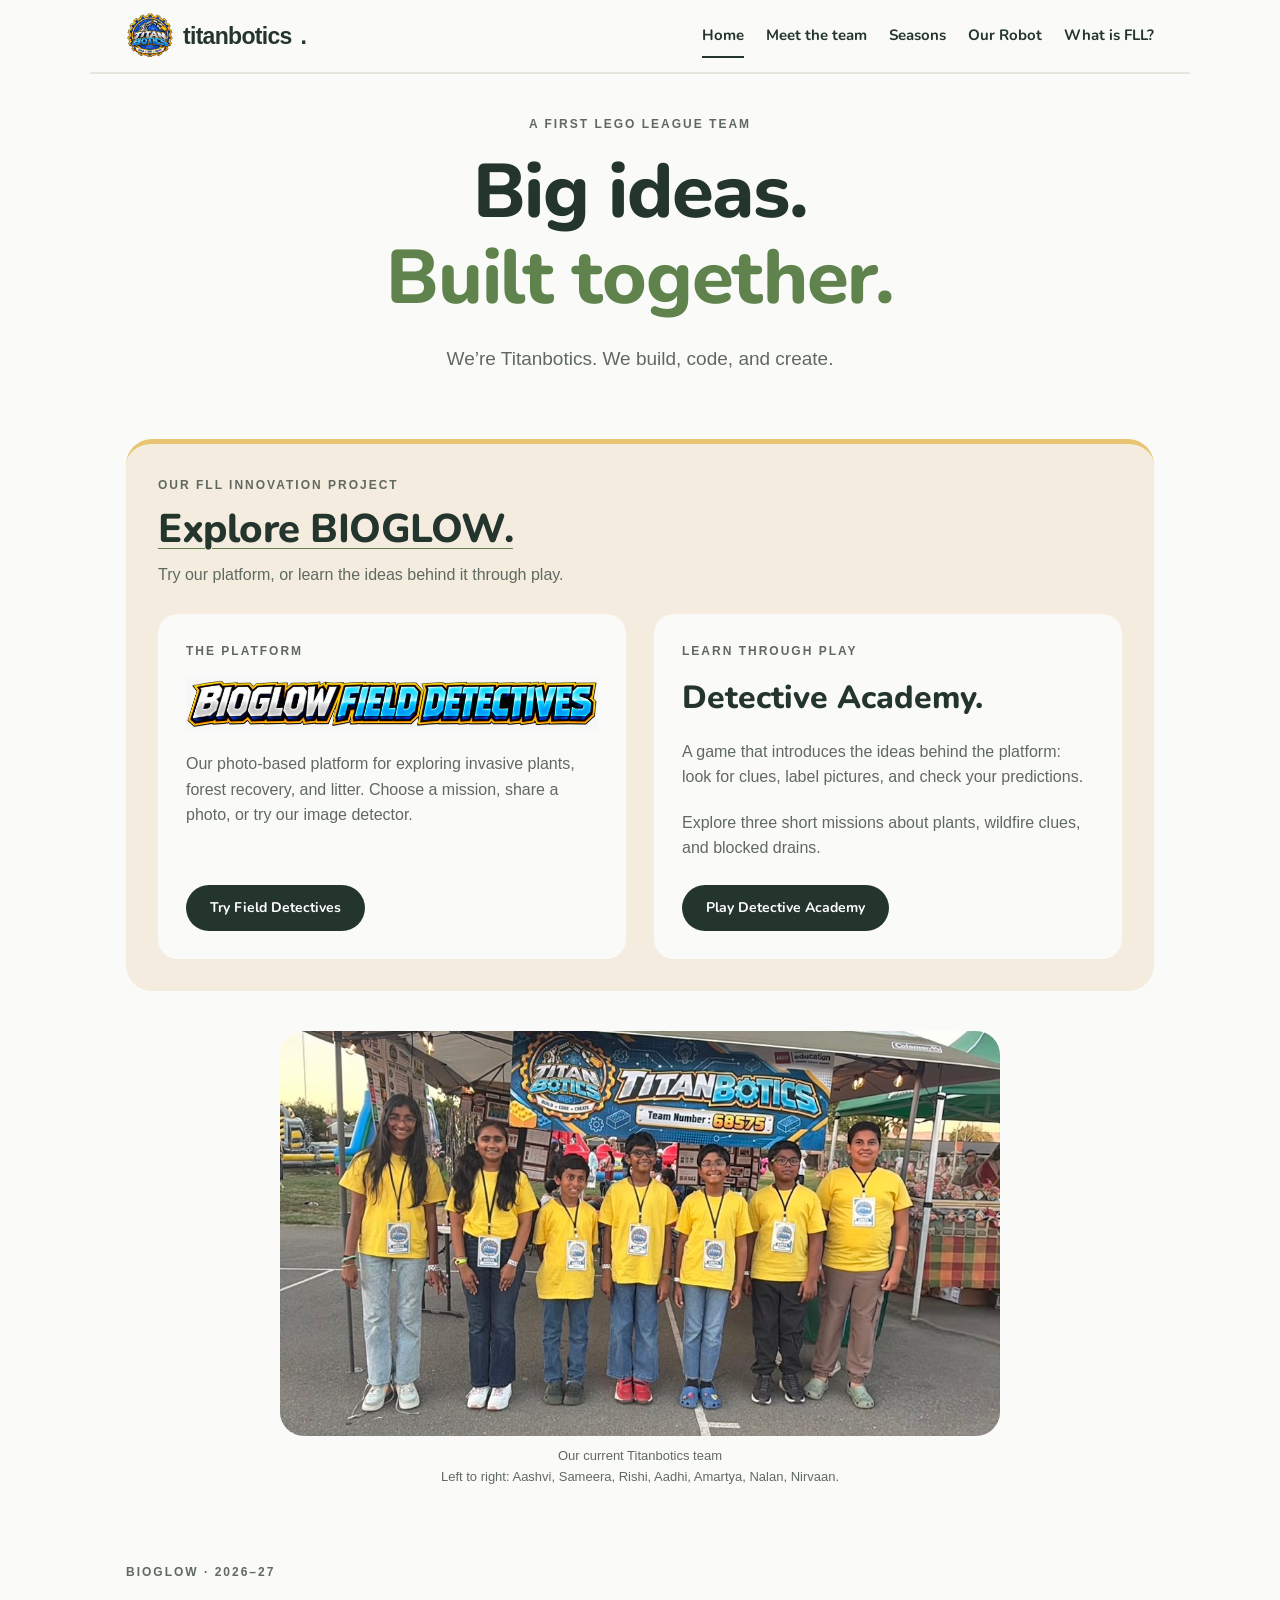
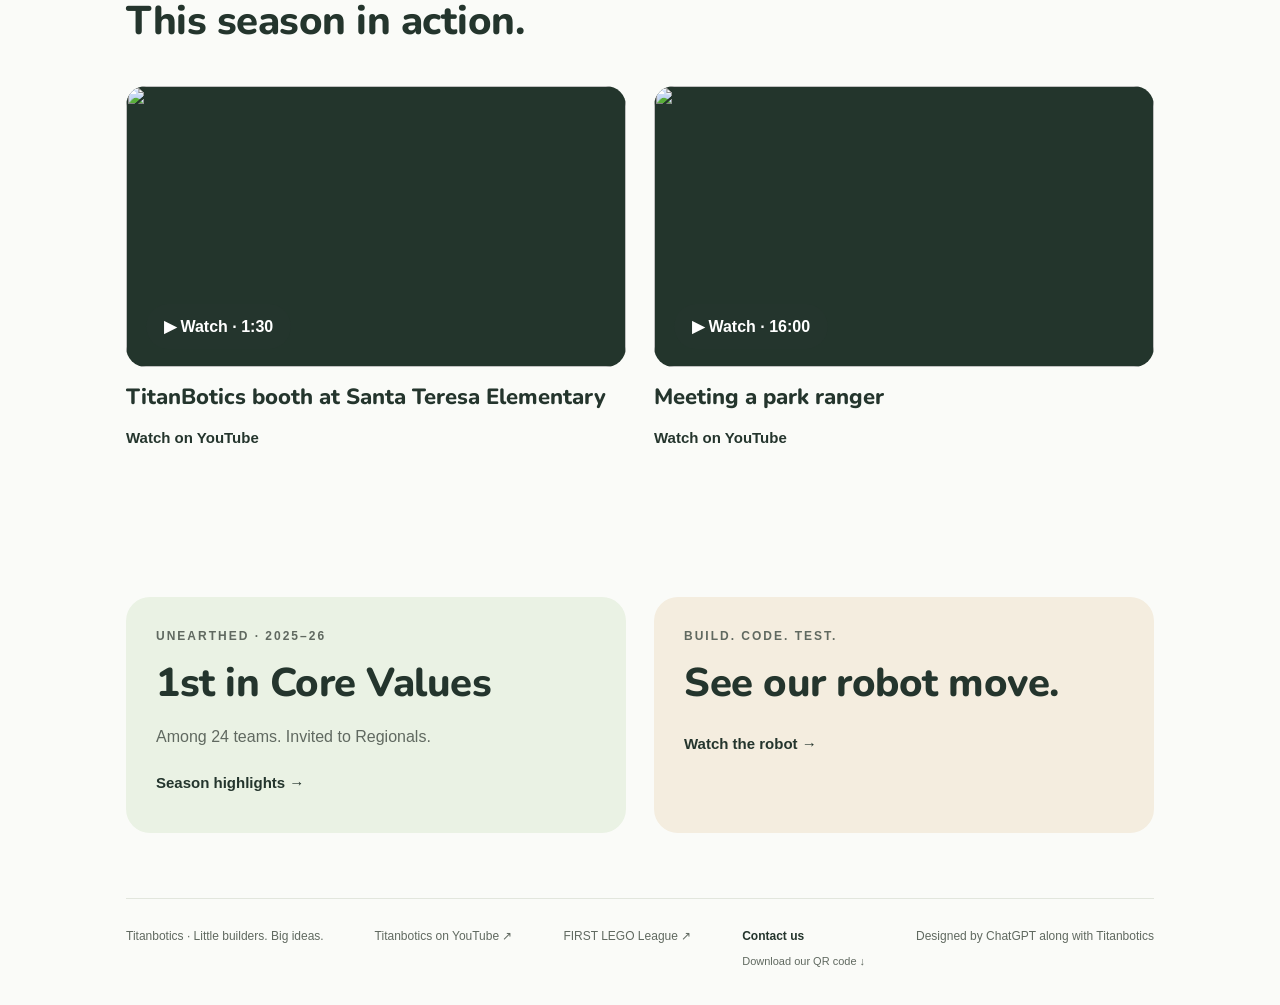
==== commit f089cfeb: "Add current season videos to homepage and BIOGLOW" ====
--- a/index.html
+++ b/index.html
@@ -1,4 +1,4 @@
 <!DOCTYPE html>
 
 <html lang="en"><head><meta charset="utf-8"/><meta content="width=device-width, initial-scale=1" name="viewport"/><title>Home | Titanbotics</title><meta content="Meet Titanbotics, a FIRST LEGO League team building robots and big ideas together." name="description"/><meta content="#fafbf8" name="theme-color"/><link href="images/favicon.svg" rel="icon" type="image/svg+xml"/><link href="css/style.css?v=bioglow-hub-3" rel="stylesheet"/><script defer="" src="js/main.js?v=videos-1"></script></head>
-<body><a class="skip" href="#main">Skip to content</a><header><a class="brand" href="index.html"><img alt="" height="31" src="images/titanbotics-logo.png" width="31"/>titanbotics<span aria-hidden="true">.</span></a><nav aria-label="Main navigation"><a aria-current="page" href="index.html">Home</a><a href="team.html">Meet the team</a><a href="seasons.html">Seasons</a><a href="robot.html">Our Robot</a><a href="fll.html">What is FLL?</a></nav></header><main id="main"><section class="hero team-hero"><p class="eyebrow">A FIRST LEGO League team</p><h1>Big ideas.<br/><span>Built together.</span></h1><p class="lead">We’re Titanbotics. We build, code, and create.</p></section><section class="bioglow-hub" aria-labelledby="bioglow-hub-title"><div class="bioglow-hub-heading"><p class="eyebrow">Our FLL innovation project</p><h2 id="bioglow-hub-title"><a class="bioglow-story-heading" href="seasons/bioglow.html#field-detectives">Explore BIOGLOW.</a></h2><p>Try our platform, or learn the ideas behind it through play.</p></div><div class="bioglow-hub-grid"><article class="bioglow-aspect"><p class="eyebrow">The platform</p><h3 class="field-detectives-wordmark"><img src="images/bioglow-field-detectives.jpeg" alt="BIOGLOW Field Detectives" width="1600" height="533"></h3><p>Our photo-based platform for exploring invasive plants, forest recovery, and litter. Choose a mission, share a photo, or try our image detector.</p><div class="bioglow-aspect-actions"><a class="button" href="seasons/bioglow/field-detectives.html">Try Field Detectives</a></div></article><article class="bioglow-aspect"><p class="eyebrow">Learn through play</p><h3>Detective Academy.</h3><p>A game that introduces the ideas behind the platform: look for clues, label pictures, and check your predictions.</p><p>Explore three short missions about plants, wildfire clues, and blocked drains.</p><div class="bioglow-aspect-actions"><a class="button" href="seasons/bioglow/detective-academy.html">Play Detective Academy</a></div></article></div></section><section class="home-team-section" aria-label="Our team"><figure class="home-team"><img alt="The current seven-member Titanbotics team in yellow shirts beneath the team banner" height="576" src="images/team/titanbotics-yellow-shirts.jpg" width="1024"/><figcaption class="small">Our current Titanbotics team<br/>Left to right: Aashvi, Sameera, Rishi, Aadhi, Amartya, Nalan, Nirvaan.</figcaption></figure></section><section aria-label="Explore Titanbotics" class="grid two section home-highlights"><article class="card green"><p class="eyebrow">UNEARTHED · 2025–26</p><h2>1st in Core Values</h2><p>Among 24 teams. Invited to Regionals.</p><a class="text-link" href="seasons/unearthed.html">Season highlights →</a></article><article class="card sand"><p class="eyebrow">Build. Code. Test.</p><h2>See our robot move.</h2><a class="text-link" href="robot.html#robot-video">Watch the robot →</a></article></section></main><footer><p>Titanbotics · Little builders. Big ideas.</p><a href="https://www.youtube.com/@Titanbotics">Titanbotics on YouTube ↗</a><a href="https://firstlegoleague.org/">FIRST LEGO League ↗</a><div class="footer-contact"><a href="mailto:titanbotics@gmail.com">Contact us</a><a download="" href="images/share/titanbotics-qr.png">Download our QR code ↓</a></div><p>Designed by ChatGPT along with Titanbotics</p></footer></body></html>
+<body><a class="skip" href="#main">Skip to content</a><header><a class="brand" href="index.html"><img alt="" height="31" src="images/titanbotics-logo.png" width="31"/>titanbotics<span aria-hidden="true">.</span></a><nav aria-label="Main navigation"><a aria-current="page" href="index.html">Home</a><a href="team.html">Meet the team</a><a href="seasons.html">Seasons</a><a href="robot.html">Our Robot</a><a href="fll.html">What is FLL?</a></nav></header><main id="main"><section class="hero team-hero"><p class="eyebrow">A FIRST LEGO League team</p><h1>Big ideas.<br/><span>Built together.</span></h1><p class="lead">We’re Titanbotics. We build, code, and create.</p></section><section class="bioglow-hub" aria-labelledby="bioglow-hub-title"><div class="bioglow-hub-heading"><p class="eyebrow">Our FLL innovation project</p><h2 id="bioglow-hub-title"><a class="bioglow-story-heading" href="seasons/bioglow.html#field-detectives">Explore BIOGLOW.</a></h2><p>Try our platform, or learn the ideas behind it through play.</p></div><div class="bioglow-hub-grid"><article class="bioglow-aspect"><p class="eyebrow">The platform</p><h3 class="field-detectives-wordmark"><img src="images/bioglow-field-detectives.jpeg" alt="BIOGLOW Field Detectives" width="1600" height="533"></h3><p>Our photo-based platform for exploring invasive plants, forest recovery, and litter. Choose a mission, share a photo, or try our image detector.</p><div class="bioglow-aspect-actions"><a class="button" href="seasons/bioglow/field-detectives.html">Try Field Detectives</a></div></article><article class="bioglow-aspect"><p class="eyebrow">Learn through play</p><h3>Detective Academy.</h3><p>A game that introduces the ideas behind the platform: look for clues, label pictures, and check your predictions.</p><p>Explore three short missions about plants, wildfire clues, and blocked drains.</p><div class="bioglow-aspect-actions"><a class="button" href="seasons/bioglow/detective-academy.html">Play Detective Academy</a></div></article></div></section><section class="home-team-section" aria-label="Our team"><figure class="home-team"><img alt="The current seven-member Titanbotics team in yellow shirts beneath the team banner" height="576" src="images/team/titanbotics-yellow-shirts.jpg" width="1024"/><figcaption class="small">Our current Titanbotics team<br/>Left to right: Aashvi, Sameera, Rishi, Aadhi, Amartya, Nalan, Nirvaan.</figcaption></figure></section><section class="section" aria-labelledby="season-videos"><p class="eyebrow">BIOGLOW · 2026–27</p><h2 id="season-videos">This season in action.</h2><div class="grid two"><article class="video-card"><a class="video-preview" href="https://www.youtube.com/watch?v=U2Ke6bUmrIM" data-video="U2Ke6bUmrIM" data-title="TitanBotics booth at Santa Teresa Elementary" aria-label="Load video player: TitanBotics booth at Santa Teresa Elementary"><img alt="" src="https://i.ytimg.com/vi/U2Ke6bUmrIM/hqdefault.jpg" width="480" height="360" loading="lazy"><span class="play-label">▶ Watch · 1:30</span></a><h3>TitanBotics booth at Santa Teresa Elementary</h3><a class="text-link" href="https://www.youtube.com/watch?v=U2Ke6bUmrIM">Watch on YouTube</a></article><article class="video-card"><a class="video-preview" href="https://www.youtube.com/watch?v=qHa8A6FPLJM" data-video="qHa8A6FPLJM" data-title="Meeting a park ranger" aria-label="Load video player: Meeting a park ranger"><img alt="" src="https://i.ytimg.com/vi/qHa8A6FPLJM/hqdefault.jpg" width="480" height="360" loading="lazy"><span class="play-label">▶ Watch · 16:00</span></a><h3>Meeting a park ranger</h3><a class="text-link" href="https://www.youtube.com/watch?v=qHa8A6FPLJM">Watch on YouTube</a></article></div></section><section aria-label="Explore Titanbotics" class="grid two section home-highlights"><article class="card green"><p class="eyebrow">UNEARTHED · 2025–26</p><h2>1st in Core Values</h2><p>Among 24 teams. Invited to Regionals.</p><a class="text-link" href="seasons/unearthed.html">Season highlights →</a></article><article class="card sand"><p class="eyebrow">Build. Code. Test.</p><h2>See our robot move.</h2><a class="text-link" href="robot.html#robot-video">Watch the robot →</a></article></section></main><footer><p>Titanbotics · Little builders. Big ideas.</p><a href="https://www.youtube.com/@Titanbotics">Titanbotics on YouTube ↗</a><a href="https://firstlegoleague.org/">FIRST LEGO League ↗</a><div class="footer-contact"><a href="mailto:titanbotics@gmail.com">Contact us</a><a download="" href="images/share/titanbotics-qr.png">Download our QR code ↓</a></div><p>Designed by ChatGPT along with Titanbotics</p></footer></body></html>
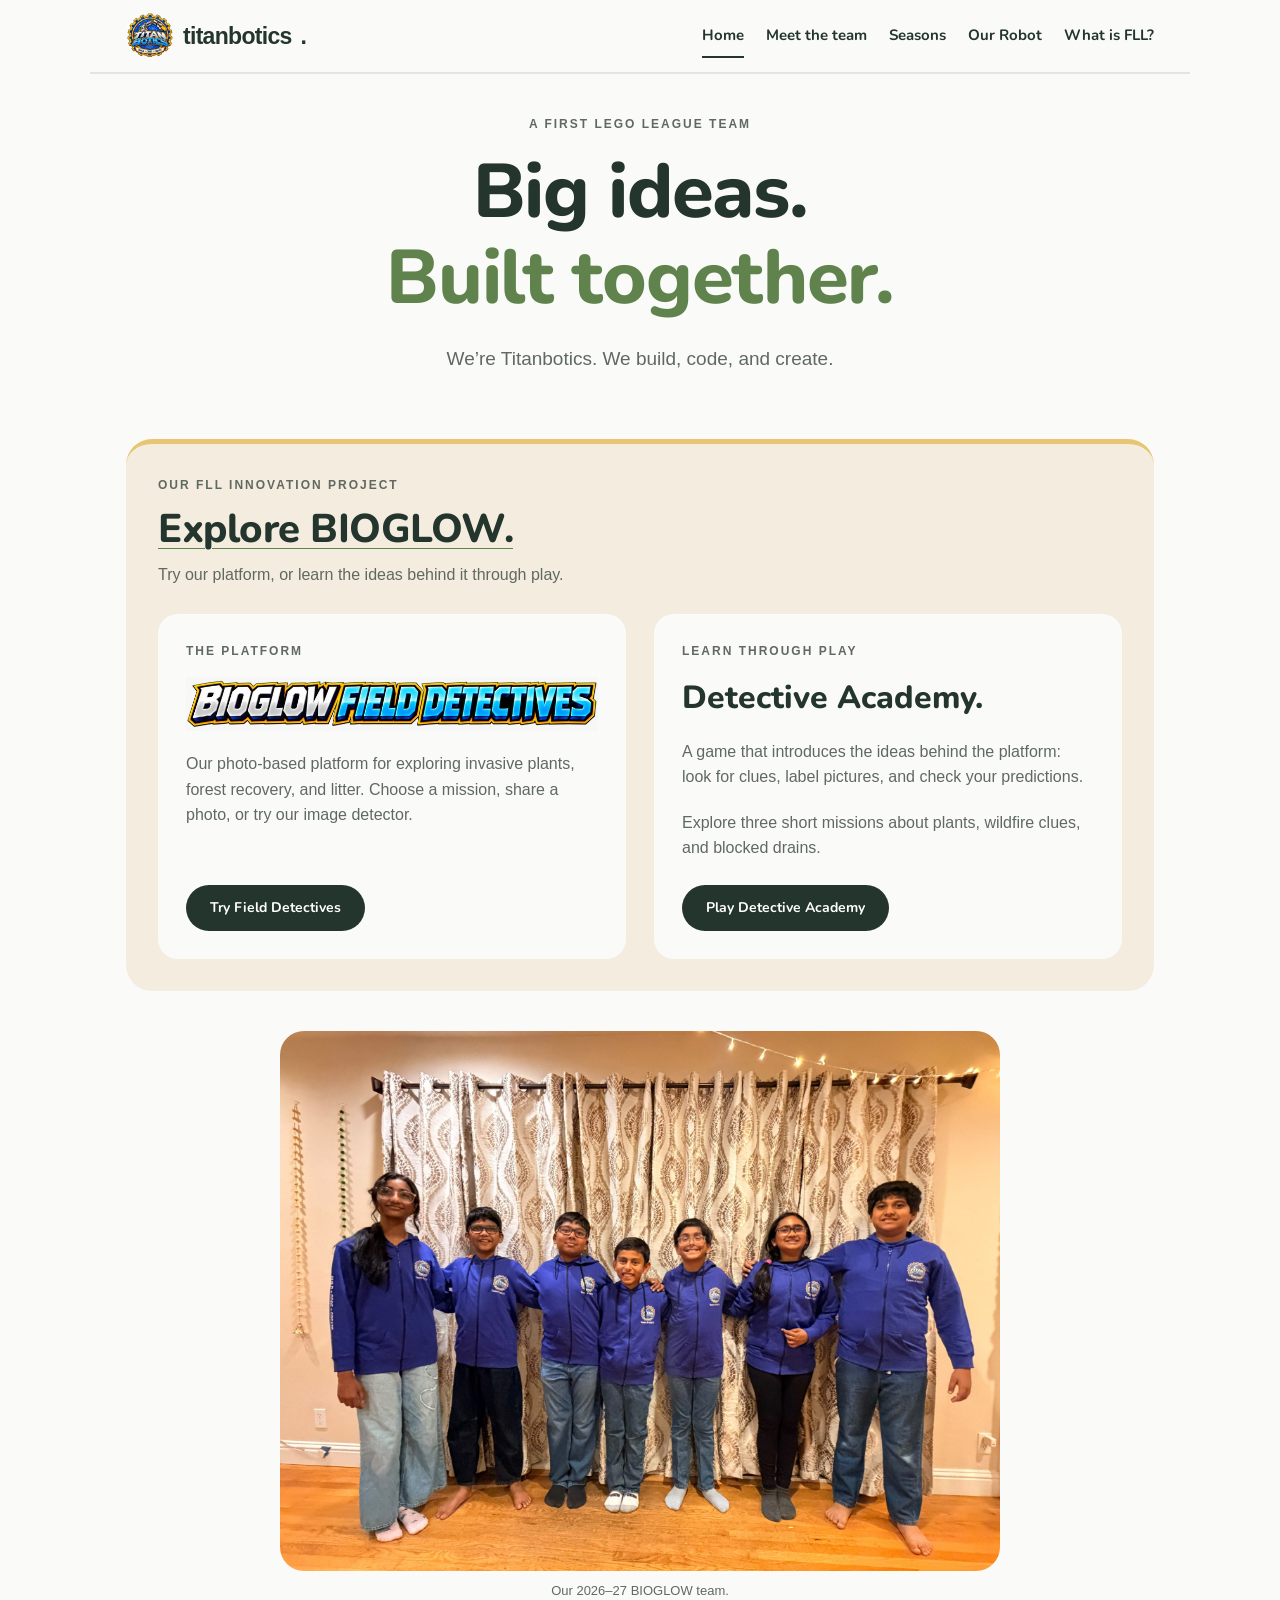
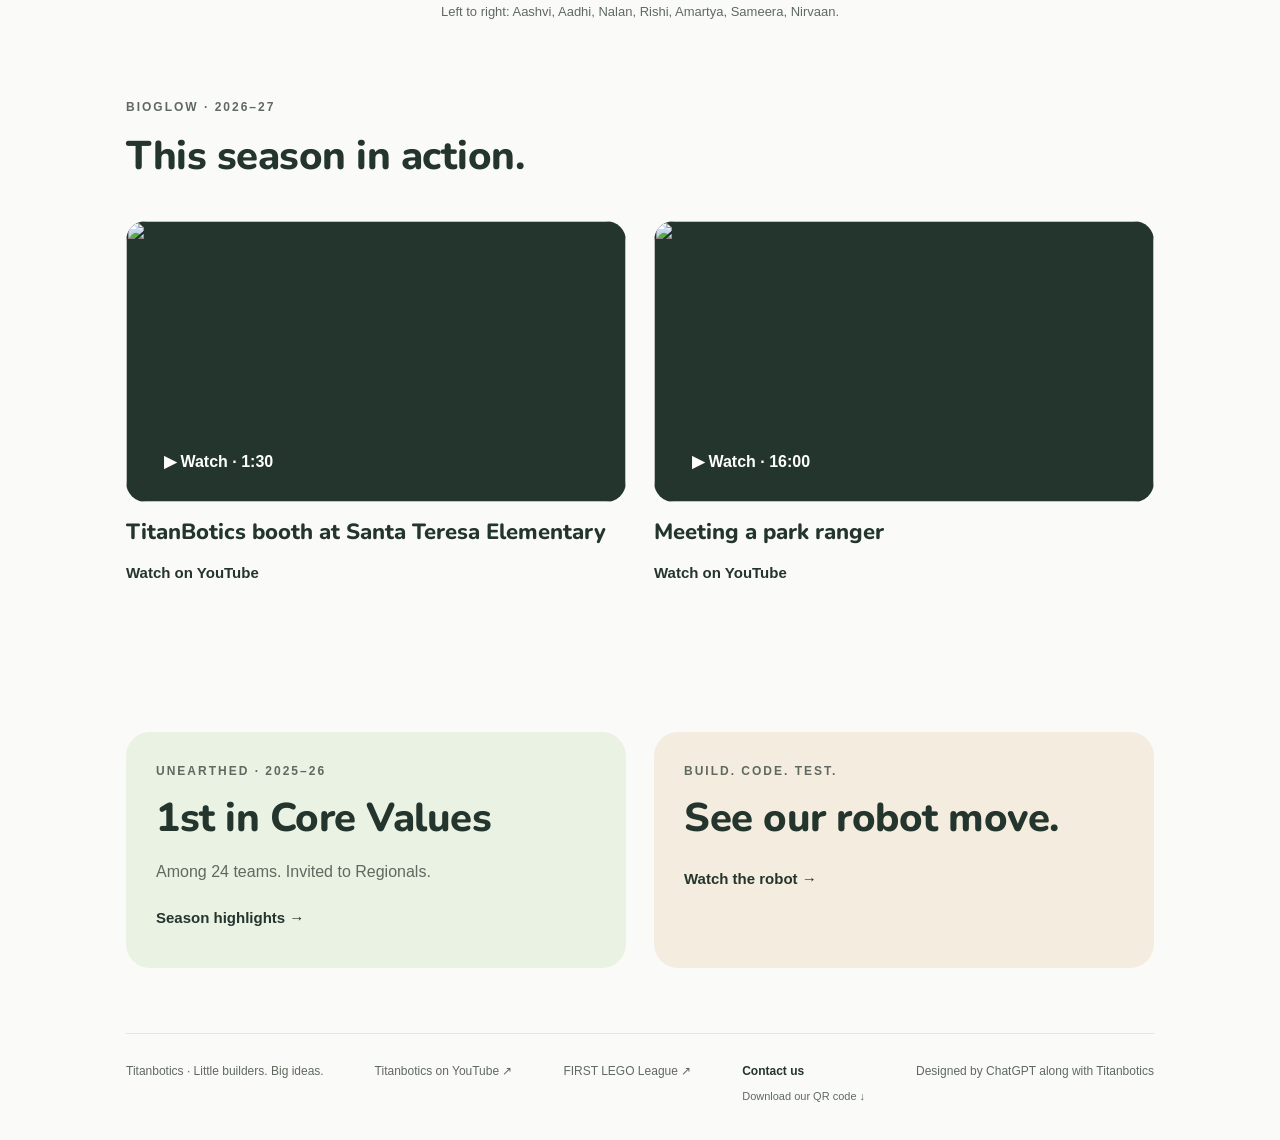
==== commit 844bf1ef: "Update BIOGLOW team photo and lineup captions" ====
--- a/index.html
+++ b/index.html
@@ -1,4 +1,4 @@
 <!DOCTYPE html>
 
 <html lang="en"><head><meta charset="utf-8"/><meta content="width=device-width, initial-scale=1" name="viewport"/><title>Home | Titanbotics</title><meta content="Meet Titanbotics, a FIRST LEGO League team building robots and big ideas together." name="description"/><meta content="#fafbf8" name="theme-color"/><link href="images/favicon.svg" rel="icon" type="image/svg+xml"/><link href="css/style.css?v=bioglow-hub-3" rel="stylesheet"/><script defer="" src="js/main.js?v=videos-1"></script></head>
-<body><a class="skip" href="#main">Skip to content</a><header><a class="brand" href="index.html"><img alt="" height="31" src="images/titanbotics-logo.png" width="31"/>titanbotics<span aria-hidden="true">.</span></a><nav aria-label="Main navigation"><a aria-current="page" href="index.html">Home</a><a href="team.html">Meet the team</a><a href="seasons.html">Seasons</a><a href="robot.html">Our Robot</a><a href="fll.html">What is FLL?</a></nav></header><main id="main"><section class="hero team-hero"><p class="eyebrow">A FIRST LEGO League team</p><h1>Big ideas.<br/><span>Built together.</span></h1><p class="lead">We’re Titanbotics. We build, code, and create.</p></section><section class="bioglow-hub" aria-labelledby="bioglow-hub-title"><div class="bioglow-hub-heading"><p class="eyebrow">Our FLL innovation project</p><h2 id="bioglow-hub-title"><a class="bioglow-story-heading" href="seasons/bioglow.html#field-detectives">Explore BIOGLOW.</a></h2><p>Try our platform, or learn the ideas behind it through play.</p></div><div class="bioglow-hub-grid"><article class="bioglow-aspect"><p class="eyebrow">The platform</p><h3 class="field-detectives-wordmark"><img src="images/bioglow-field-detectives.jpeg" alt="BIOGLOW Field Detectives" width="1600" height="533"></h3><p>Our photo-based platform for exploring invasive plants, forest recovery, and litter. Choose a mission, share a photo, or try our image detector.</p><div class="bioglow-aspect-actions"><a class="button" href="seasons/bioglow/field-detectives.html">Try Field Detectives</a></div></article><article class="bioglow-aspect"><p class="eyebrow">Learn through play</p><h3>Detective Academy.</h3><p>A game that introduces the ideas behind the platform: look for clues, label pictures, and check your predictions.</p><p>Explore three short missions about plants, wildfire clues, and blocked drains.</p><div class="bioglow-aspect-actions"><a class="button" href="seasons/bioglow/detective-academy.html">Play Detective Academy</a></div></article></div></section><section class="home-team-section" aria-label="Our team"><figure class="home-team"><img alt="The current seven-member Titanbotics team in yellow shirts beneath the team banner" height="576" src="images/team/titanbotics-yellow-shirts.jpg" width="1024"/><figcaption class="small">Our current Titanbotics team<br/>Left to right: Aashvi, Sameera, Rishi, Aadhi, Amartya, Nalan, Nirvaan.</figcaption></figure></section><section class="section" aria-labelledby="season-videos"><p class="eyebrow">BIOGLOW · 2026–27</p><h2 id="season-videos">This season in action.</h2><div class="grid two"><article class="video-card"><a class="video-preview" href="https://www.youtube.com/watch?v=U2Ke6bUmrIM" data-video="U2Ke6bUmrIM" data-title="TitanBotics booth at Santa Teresa Elementary" aria-label="Load video player: TitanBotics booth at Santa Teresa Elementary"><img alt="" src="https://i.ytimg.com/vi/U2Ke6bUmrIM/hqdefault.jpg" width="480" height="360" loading="lazy"><span class="play-label">▶ Watch · 1:30</span></a><h3>TitanBotics booth at Santa Teresa Elementary</h3><a class="text-link" href="https://www.youtube.com/watch?v=U2Ke6bUmrIM">Watch on YouTube</a></article><article class="video-card"><a class="video-preview" href="https://www.youtube.com/watch?v=qHa8A6FPLJM" data-video="qHa8A6FPLJM" data-title="Meeting a park ranger" aria-label="Load video player: Meeting a park ranger"><img alt="" src="https://i.ytimg.com/vi/qHa8A6FPLJM/hqdefault.jpg" width="480" height="360" loading="lazy"><span class="play-label">▶ Watch · 16:00</span></a><h3>Meeting a park ranger</h3><a class="text-link" href="https://www.youtube.com/watch?v=qHa8A6FPLJM">Watch on YouTube</a></article></div></section><section aria-label="Explore Titanbotics" class="grid two section home-highlights"><article class="card green"><p class="eyebrow">UNEARTHED · 2025–26</p><h2>1st in Core Values</h2><p>Among 24 teams. Invited to Regionals.</p><a class="text-link" href="seasons/unearthed.html">Season highlights →</a></article><article class="card sand"><p class="eyebrow">Build. Code. Test.</p><h2>See our robot move.</h2><a class="text-link" href="robot.html#robot-video">Watch the robot →</a></article></section></main><footer><p>Titanbotics · Little builders. Big ideas.</p><a href="https://www.youtube.com/@Titanbotics">Titanbotics on YouTube ↗</a><a href="https://firstlegoleague.org/">FIRST LEGO League ↗</a><div class="footer-contact"><a href="mailto:titanbotics@gmail.com">Contact us</a><a download="" href="images/share/titanbotics-qr.png">Download our QR code ↓</a></div><p>Designed by ChatGPT along with Titanbotics</p></footer></body></html>
+<body><a class="skip" href="#main">Skip to content</a><header><a class="brand" href="index.html"><img alt="" height="31" src="images/titanbotics-logo.png" width="31"/>titanbotics<span aria-hidden="true">.</span></a><nav aria-label="Main navigation"><a aria-current="page" href="index.html">Home</a><a href="team.html">Meet the team</a><a href="seasons.html">Seasons</a><a href="robot.html">Our Robot</a><a href="fll.html">What is FLL?</a></nav></header><main id="main"><section class="hero team-hero"><p class="eyebrow">A FIRST LEGO League team</p><h1>Big ideas.<br/><span>Built together.</span></h1><p class="lead">We’re Titanbotics. We build, code, and create.</p></section><section class="bioglow-hub" aria-labelledby="bioglow-hub-title"><div class="bioglow-hub-heading"><p class="eyebrow">Our FLL innovation project</p><h2 id="bioglow-hub-title"><a class="bioglow-story-heading" href="seasons/bioglow.html#field-detectives">Explore BIOGLOW.</a></h2><p>Try our platform, or learn the ideas behind it through play.</p></div><div class="bioglow-hub-grid"><article class="bioglow-aspect"><p class="eyebrow">The platform</p><h3 class="field-detectives-wordmark"><img src="images/bioglow-field-detectives.jpeg" alt="BIOGLOW Field Detectives" width="1600" height="533"></h3><p>Our photo-based platform for exploring invasive plants, forest recovery, and litter. Choose a mission, share a photo, or try our image detector.</p><div class="bioglow-aspect-actions"><a class="button" href="seasons/bioglow/field-detectives.html">Try Field Detectives</a></div></article><article class="bioglow-aspect"><p class="eyebrow">Learn through play</p><h3>Detective Academy.</h3><p>A game that introduces the ideas behind the platform: look for clues, label pictures, and check your predictions.</p><p>Explore three short missions about plants, wildfire clues, and blocked drains.</p><div class="bioglow-aspect-actions"><a class="button" href="seasons/bioglow/detective-academy.html">Play Detective Academy</a></div></article></div></section><section class="home-team-section" aria-label="Our team"><figure class="home-team"><img alt="The seven-member Titanbotics BIOGLOW team wearing blue team hoodies" height="1536" src="images/team/titanbotics-bioglow-2026-27.jpg" width="2048"/><figcaption class="small">Our 2026–27 BIOGLOW team.<br/>Left to right: Aashvi, Aadhi, Nalan, Rishi, Amartya, Sameera, Nirvaan.</figcaption></figure></section><section class="section" aria-labelledby="season-videos"><p class="eyebrow">BIOGLOW · 2026–27</p><h2 id="season-videos">This season in action.</h2><div class="grid two"><article class="video-card"><a class="video-preview" href="https://www.youtube.com/watch?v=U2Ke6bUmrIM" data-video="U2Ke6bUmrIM" data-title="TitanBotics booth at Santa Teresa Elementary" aria-label="Load video player: TitanBotics booth at Santa Teresa Elementary"><img alt="" src="https://i.ytimg.com/vi/U2Ke6bUmrIM/hqdefault.jpg" width="480" height="360" loading="lazy"><span class="play-label">▶ Watch · 1:30</span></a><h3>TitanBotics booth at Santa Teresa Elementary</h3><a class="text-link" href="https://www.youtube.com/watch?v=U2Ke6bUmrIM">Watch on YouTube</a></article><article class="video-card"><a class="video-preview" href="https://www.youtube.com/watch?v=qHa8A6FPLJM" data-video="qHa8A6FPLJM" data-title="Meeting a park ranger" aria-label="Load video player: Meeting a park ranger"><img alt="" src="https://i.ytimg.com/vi/qHa8A6FPLJM/hqdefault.jpg" width="480" height="360" loading="lazy"><span class="play-label">▶ Watch · 16:00</span></a><h3>Meeting a park ranger</h3><a class="text-link" href="https://www.youtube.com/watch?v=qHa8A6FPLJM">Watch on YouTube</a></article></div></section><section aria-label="Explore Titanbotics" class="grid two section home-highlights"><article class="card green"><p class="eyebrow">UNEARTHED · 2025–26</p><h2>1st in Core Values</h2><p>Among 24 teams. Invited to Regionals.</p><a class="text-link" href="seasons/unearthed.html">Season highlights →</a></article><article class="card sand"><p class="eyebrow">Build. Code. Test.</p><h2>See our robot move.</h2><a class="text-link" href="robot.html#robot-video">Watch the robot →</a></article></section></main><footer><p>Titanbotics · Little builders. Big ideas.</p><a href="https://www.youtube.com/@Titanbotics">Titanbotics on YouTube ↗</a><a href="https://firstlegoleague.org/">FIRST LEGO League ↗</a><div class="footer-contact"><a href="mailto:titanbotics@gmail.com">Contact us</a><a download="" href="images/share/titanbotics-qr.png">Download our QR code ↓</a></div><p>Designed by ChatGPT along with Titanbotics</p></footer></body></html>
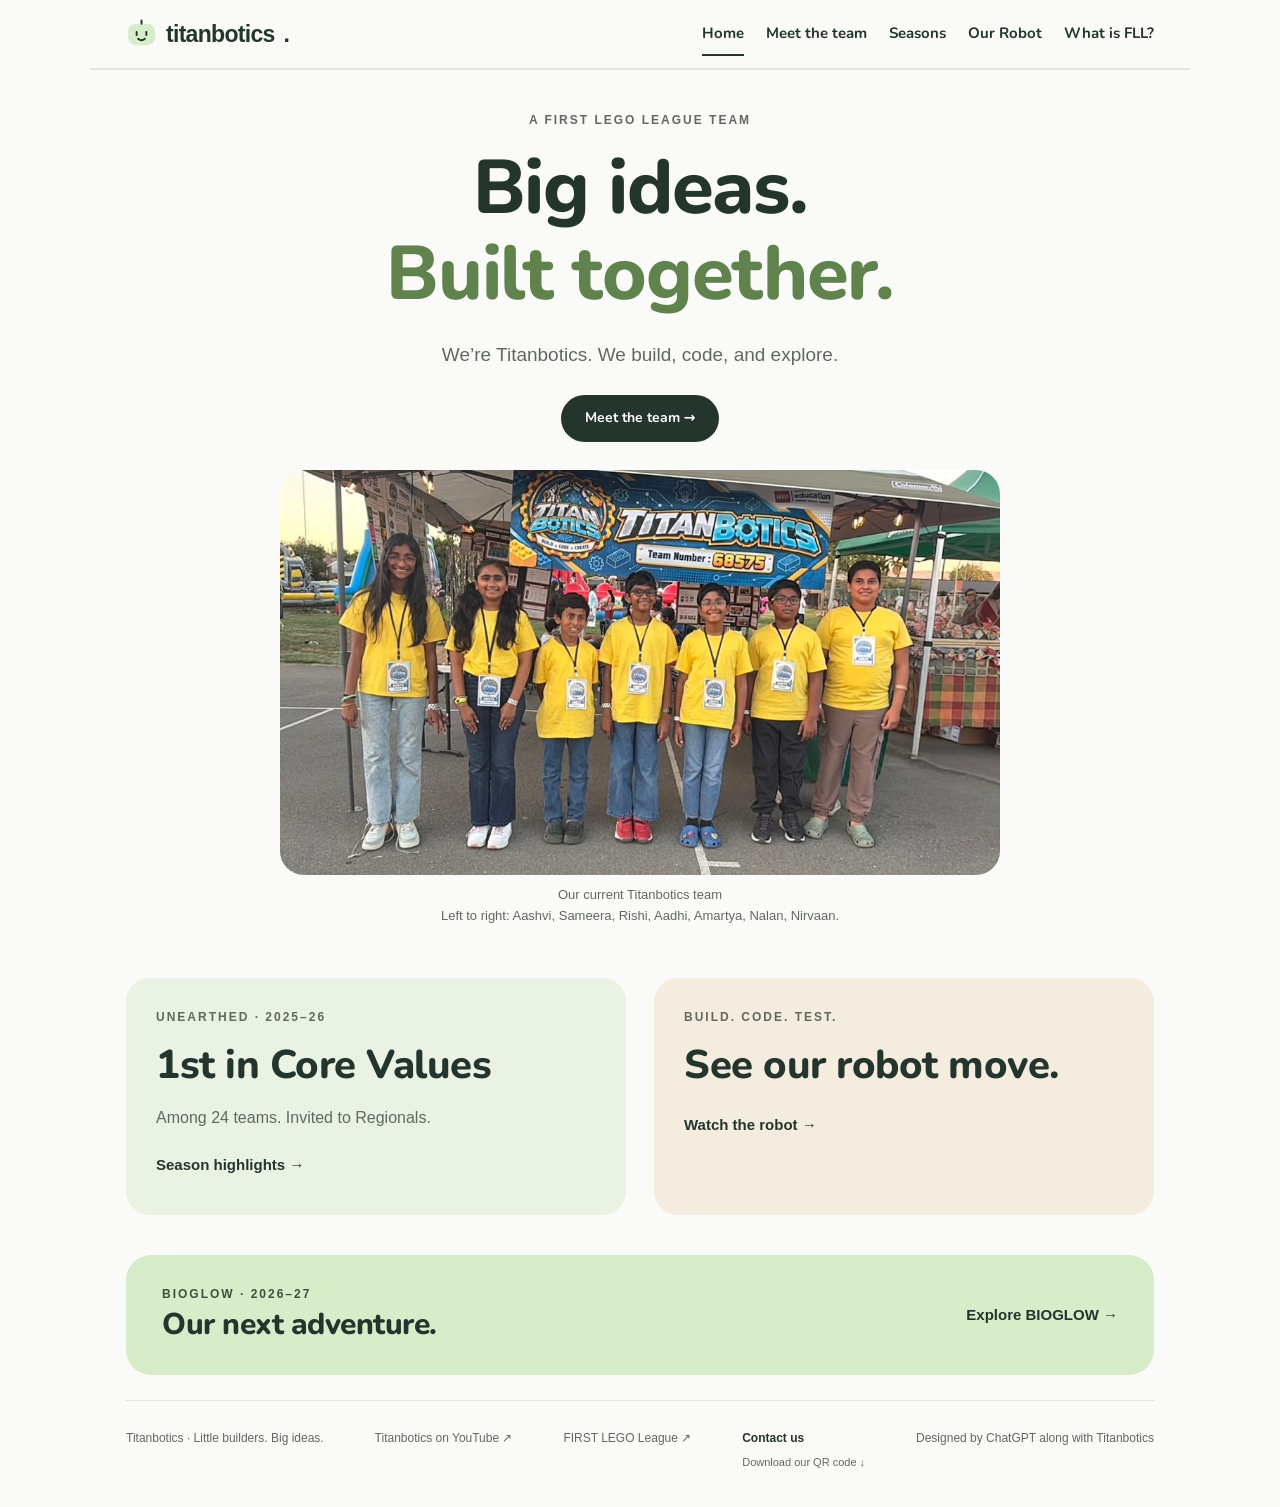
==== commit 327398f6: "Restore website to pre-platform and pre-game version Restore the exact tree from 7fd0646. Current fu" ====
--- a/index.html
+++ b/index.html
@@ -1,4 +1,4 @@
 <!DOCTYPE html>
 
-<html lang="en"><head><meta charset="utf-8"/><meta content="width=device-width, initial-scale=1" name="viewport"/><title>Home | Titanbotics</title><meta content="Meet Titanbotics, a FIRST LEGO League team building robots and big ideas together." name="description"/><meta content="#fafbf8" name="theme-color"/><link href="images/favicon.svg" rel="icon" type="image/svg+xml"/><link href="css/style.css?v=bioglow-hub-3" rel="stylesheet"/><script defer="" src="js/main.js?v=videos-1"></script></head>
-<body><a class="skip" href="#main">Skip to content</a><header><a class="brand" href="index.html"><img alt="" height="31" src="images/titanbotics-logo.png" width="31"/>titanbotics<span aria-hidden="true">.</span></a><nav aria-label="Main navigation"><a aria-current="page" href="index.html">Home</a><a href="team.html">Meet the team</a><a href="seasons.html">Seasons</a><a href="robot.html">Our Robot</a><a href="fll.html">What is FLL?</a></nav></header><main id="main"><section class="hero team-hero"><p class="eyebrow">A FIRST LEGO League team</p><h1>Big ideas.<br/><span>Built together.</span></h1><p class="lead">We’re Titanbotics. We build, code, and create.</p></section><section class="bioglow-hub" aria-labelledby="bioglow-hub-title"><div class="bioglow-hub-heading"><p class="eyebrow">Our FLL innovation project</p><h2 id="bioglow-hub-title"><a class="bioglow-story-heading" href="seasons/bioglow.html#field-detectives">Explore BIOGLOW.</a></h2><p>Try our platform, or learn the ideas behind it through play.</p></div><div class="bioglow-hub-grid"><article class="bioglow-aspect"><p class="eyebrow">The platform</p><h3 class="field-detectives-wordmark"><img src="images/bioglow-field-detectives.jpeg" alt="BIOGLOW Field Detectives" width="1600" height="533"></h3><p>Our photo-based platform for exploring invasive plants, forest recovery, and litter. Choose a mission, share a photo, or try our image detector.</p><div class="bioglow-aspect-actions"><a class="button" href="seasons/bioglow/field-detectives.html">Try Field Detectives</a></div></article><article class="bioglow-aspect"><p class="eyebrow">Learn through play</p><h3>Detective Academy.</h3><p>A game that introduces the ideas behind the platform: look for clues, label pictures, and check your predictions.</p><p>Explore three short missions about plants, wildfire clues, and blocked drains.</p><div class="bioglow-aspect-actions"><a class="button" href="seasons/bioglow/detective-academy.html">Play Detective Academy</a></div></article></div></section><section class="home-team-section" aria-label="Our team"><figure class="home-team"><img alt="The seven-member Titanbotics BIOGLOW team wearing blue team hoodies" height="1536" src="images/team/titanbotics-bioglow-2026-27.jpg" width="2048"/><figcaption class="small">Our 2026–27 BIOGLOW team.<br/>Left to right: Aashvi, Aadhi, Nalan, Rishi, Amartya, Sameera, Nirvaan.</figcaption></figure></section><section class="section" aria-labelledby="season-videos"><p class="eyebrow">BIOGLOW · 2026–27</p><h2 id="season-videos">This season in action.</h2><div class="grid two"><article class="video-card"><a class="video-preview" href="https://www.youtube.com/watch?v=U2Ke6bUmrIM" data-video="U2Ke6bUmrIM" data-title="TitanBotics booth at Santa Teresa Elementary" aria-label="Load video player: TitanBotics booth at Santa Teresa Elementary"><img alt="" src="https://i.ytimg.com/vi/U2Ke6bUmrIM/hqdefault.jpg" width="480" height="360" loading="lazy"><span class="play-label">▶ Watch · 1:30</span></a><h3>TitanBotics booth at Santa Teresa Elementary</h3><a class="text-link" href="https://www.youtube.com/watch?v=U2Ke6bUmrIM">Watch on YouTube</a></article><article class="video-card"><a class="video-preview" href="https://www.youtube.com/watch?v=qHa8A6FPLJM" data-video="qHa8A6FPLJM" data-title="Meeting a park ranger" aria-label="Load video player: Meeting a park ranger"><img alt="" src="https://i.ytimg.com/vi/qHa8A6FPLJM/hqdefault.jpg" width="480" height="360" loading="lazy"><span class="play-label">▶ Watch · 16:00</span></a><h3>Meeting a park ranger</h3><a class="text-link" href="https://www.youtube.com/watch?v=qHa8A6FPLJM">Watch on YouTube</a></article></div></section><section aria-label="Explore Titanbotics" class="grid two section home-highlights"><article class="card green"><p class="eyebrow">UNEARTHED · 2025–26</p><h2>1st in Core Values</h2><p>Among 24 teams. Invited to Regionals.</p><a class="text-link" href="seasons/unearthed.html">Season highlights →</a></article><article class="card sand"><p class="eyebrow">Build. Code. Test.</p><h2>See our robot move.</h2><a class="text-link" href="robot.html#robot-video">Watch the robot →</a></article></section></main><footer><p>Titanbotics · Little builders. Big ideas.</p><a href="https://www.youtube.com/@Titanbotics">Titanbotics on YouTube ↗</a><a href="https://firstlegoleague.org/">FIRST LEGO League ↗</a><div class="footer-contact"><a href="mailto:titanbotics@gmail.com">Contact us</a><a download="" href="images/share/titanbotics-qr.png">Download our QR code ↓</a></div><p>Designed by ChatGPT along with Titanbotics</p></footer></body></html>
+<html lang="en"><head><meta charset="utf-8"/><meta content="width=device-width, initial-scale=1" name="viewport"/><title>Home | Titanbotics</title><meta content="Meet Titanbotics, a FIRST LEGO League team building robots and big ideas together." name="description"/><meta content="#fafbf8" name="theme-color"/><link href="images/favicon.svg" rel="icon" type="image/svg+xml"/><link href="css/style.css?v=footer-1" rel="stylesheet"/><script defer="" src="js/main.js?v=videos-1"></script></head>
+<body><a class="skip" href="#main">Skip to content</a><header><a class="brand" href="index.html"><img alt="" height="31" src="images/favicon.svg" width="31"/>titanbotics<span aria-hidden="true">.</span></a><nav aria-label="Main navigation"><a aria-current="page" href="index.html">Home</a><a href="team.html">Meet the team</a><a href="seasons.html">Seasons</a><a href="robot.html">Our Robot</a><a href="fll.html">What is FLL?</a></nav></header><main id="main"><section class="hero team-hero"><p class="eyebrow">A FIRST LEGO League team</p><h1>Big ideas.<br/><span>Built together.</span></h1><p class="lead">We’re Titanbotics. We build, code, and explore.</p><a class="button" href="team.html">Meet the team →</a><figure class="home-team"><img alt="The current seven-member Titanbotics team in yellow shirts beneath the team banner" height="576" src="images/team/titanbotics-yellow-shirts.jpg" width="1024"/><figcaption class="small">Our current Titanbotics team<br/>Left to right: Aashvi, Sameera, Rishi, Aadhi, Amartya, Nalan, Nirvaan.</figcaption></figure></section><section aria-label="Explore Titanbotics" class="grid two section home-highlights"><article class="card green"><p class="eyebrow">UNEARTHED · 2025–26</p><h2>1st in Core Values</h2><p>Among 24 teams. Invited to Regionals.</p><a class="text-link" href="seasons/unearthed.html">Season highlights →</a></article><article class="card sand"><p class="eyebrow">Build. Code. Test.</p><h2>See our robot move.</h2><a class="text-link" href="robot.html#robot-video">Watch the robot →</a></article></section><section class="season-banner"><div><p class="eyebrow">BIOGLOW · 2026–27</p><h2>Our next adventure.</h2></div><a class="text-link" href="seasons/bioglow.html">Explore BIOGLOW →</a></section></main><footer><p>Titanbotics · Little builders. Big ideas.</p><a href="https://www.youtube.com/@Titanbotics">Titanbotics on YouTube ↗</a><a href="https://firstlegoleague.org/">FIRST LEGO League ↗</a><div class="footer-contact"><a href="mailto:titanbotics@gmail.com">Contact us</a><a download="" href="images/share/titanbotics-qr.png">Download our QR code ↓</a></div><p>Designed by ChatGPT along with Titanbotics</p></footer></body></html>
--- a/css/style.css
+++ b/css/style.css
@@ -40,40 +40,3 @@
 .footer-contact{display:flex;flex-direction:column;align-items:flex-start;gap:6px}
 .footer-contact>a:first-child{font-weight:700;color:var(--ink)}
 .footer-contact>a[download]{font-size:11px}
-
-/* Give the team crest enough room in the shared header. */
-header .brand img{width:48px;height:48px;object-fit:contain}
-@media(max-width:650px){header .brand img{width:40px;height:40px}}
-
-/* Keep the team invitation with the team photograph. */
-.home-team-section{text-align:center}
-
-/* Present the innovation project alongside the people building it. */
-.home-project-team{display:grid;grid-template-columns:1fr 1fr;gap:28px;align-items:center;padding:30px 0 12px}
-.home-project-team .notebook{margin:0;padding:30px}
-.home-project-team .home-team{margin:0;max-width:none;text-align:center}
-.home-project-team .home-team img{width:100%;height:auto}
-@media(max-width:750px){.home-project-team{grid-template-columns:1fr;gap:28px;padding-top:24px}.home-project-team .notebook{padding:26px}}
-
-/* Crop the trifold wordmark's blank margins without changing the source artwork. */
-.field-detectives-wordmark{margin:0 0 22px}
-.field-detectives-wordmark img{display:block;width:100%;height:auto;aspect-ratio:1600 / 210;object-fit:cover;object-position:center}
-
-#field-detectives > .field-detectives-wordmark{max-width:600px}
-
-.academy-invite{margin-top:12px}.academy-invite .small{margin:0}.academy-invite .text-link{padding-bottom:2px}
-
-.academy-feature{padding:32px 0 0}.academy-feature .card>p{max-width:730px}.academy-feature+.section{padding-top:40px}
-
-/* One project, with a platform and a companion learning game. */
-.bioglow-hub{margin:28px 0 40px;padding:32px;background:#f4eddf;border-radius:26px;border-top:5px solid #e7c573}
-.bioglow-hub-heading{margin-bottom:26px}.bioglow-hub-heading .eyebrow{margin-bottom:10px}.bioglow-hub-heading h2{margin-bottom:10px}.bioglow-hub-heading>p:last-child{margin:0;color:var(--muted)}
-.bioglow-hub-grid{display:grid;grid-template-columns:minmax(0,1fr) minmax(0,1fr);gap:28px}
-.bioglow-aspect{background:var(--paper);padding:28px;border-radius:20px;display:flex;flex-direction:column;min-width:0}
-.bioglow-aspect>h3{font-size:32px;margin-bottom:20px}.bioglow-aspect>p:not(.eyebrow){color:var(--muted)}
-.bioglow-aspect-actions{margin-top:auto}.bioglow-aspect-actions .text-link{margin-top:6px}
-@media(max-width:750px){.bioglow-hub{padding:24px;margin-top:24px}.bioglow-hub-grid{grid-template-columns:1fr;gap:20px}.bioglow-aspect{padding:24px}.bioglow-aspect>h3{font-size:28px}}
-
-.bioglow-hub-story{text-align:center;margin-top:20px}.bioglow-aspect-actions{padding-top:4px}
-
-.bioglow-story-heading{text-decoration:underline;text-decoration-thickness:1px;text-underline-offset:6px;text-decoration-color:#60834d}.bioglow-story-heading:hover{text-decoration-thickness:2px}
